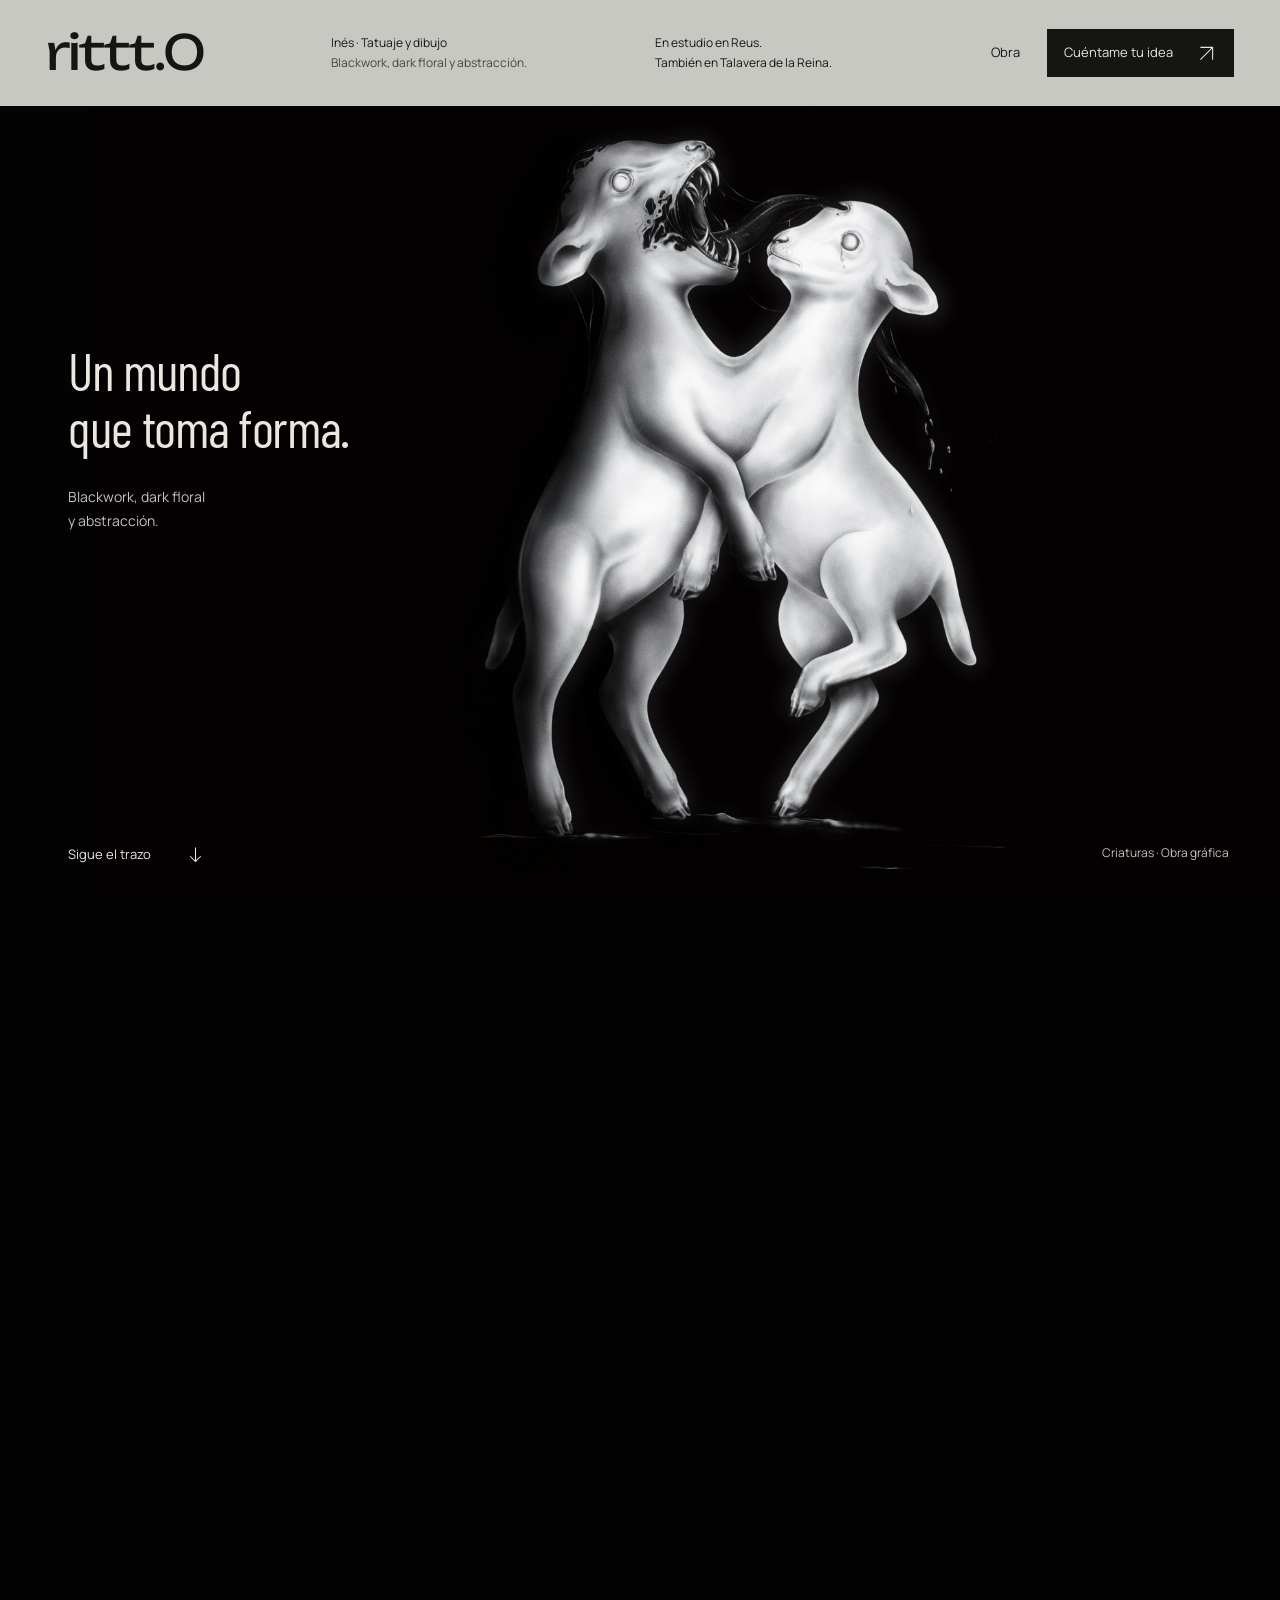
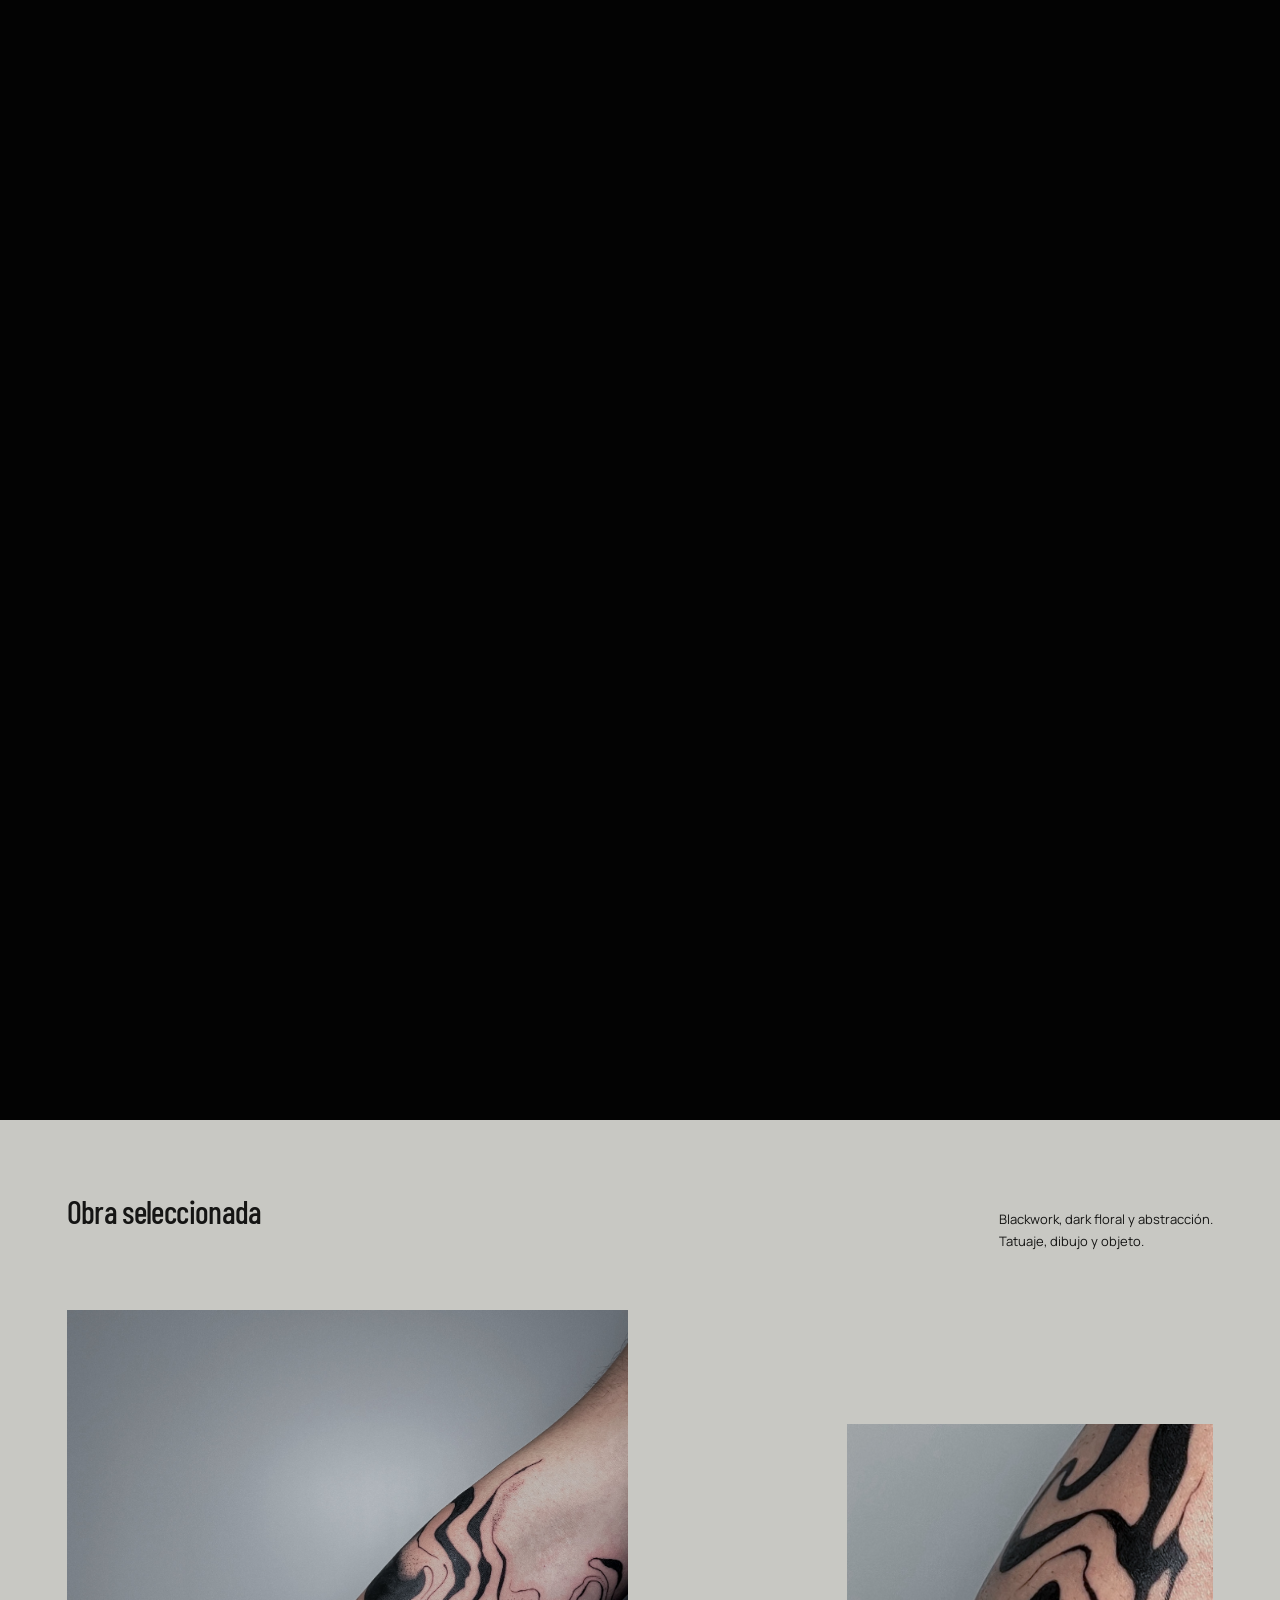
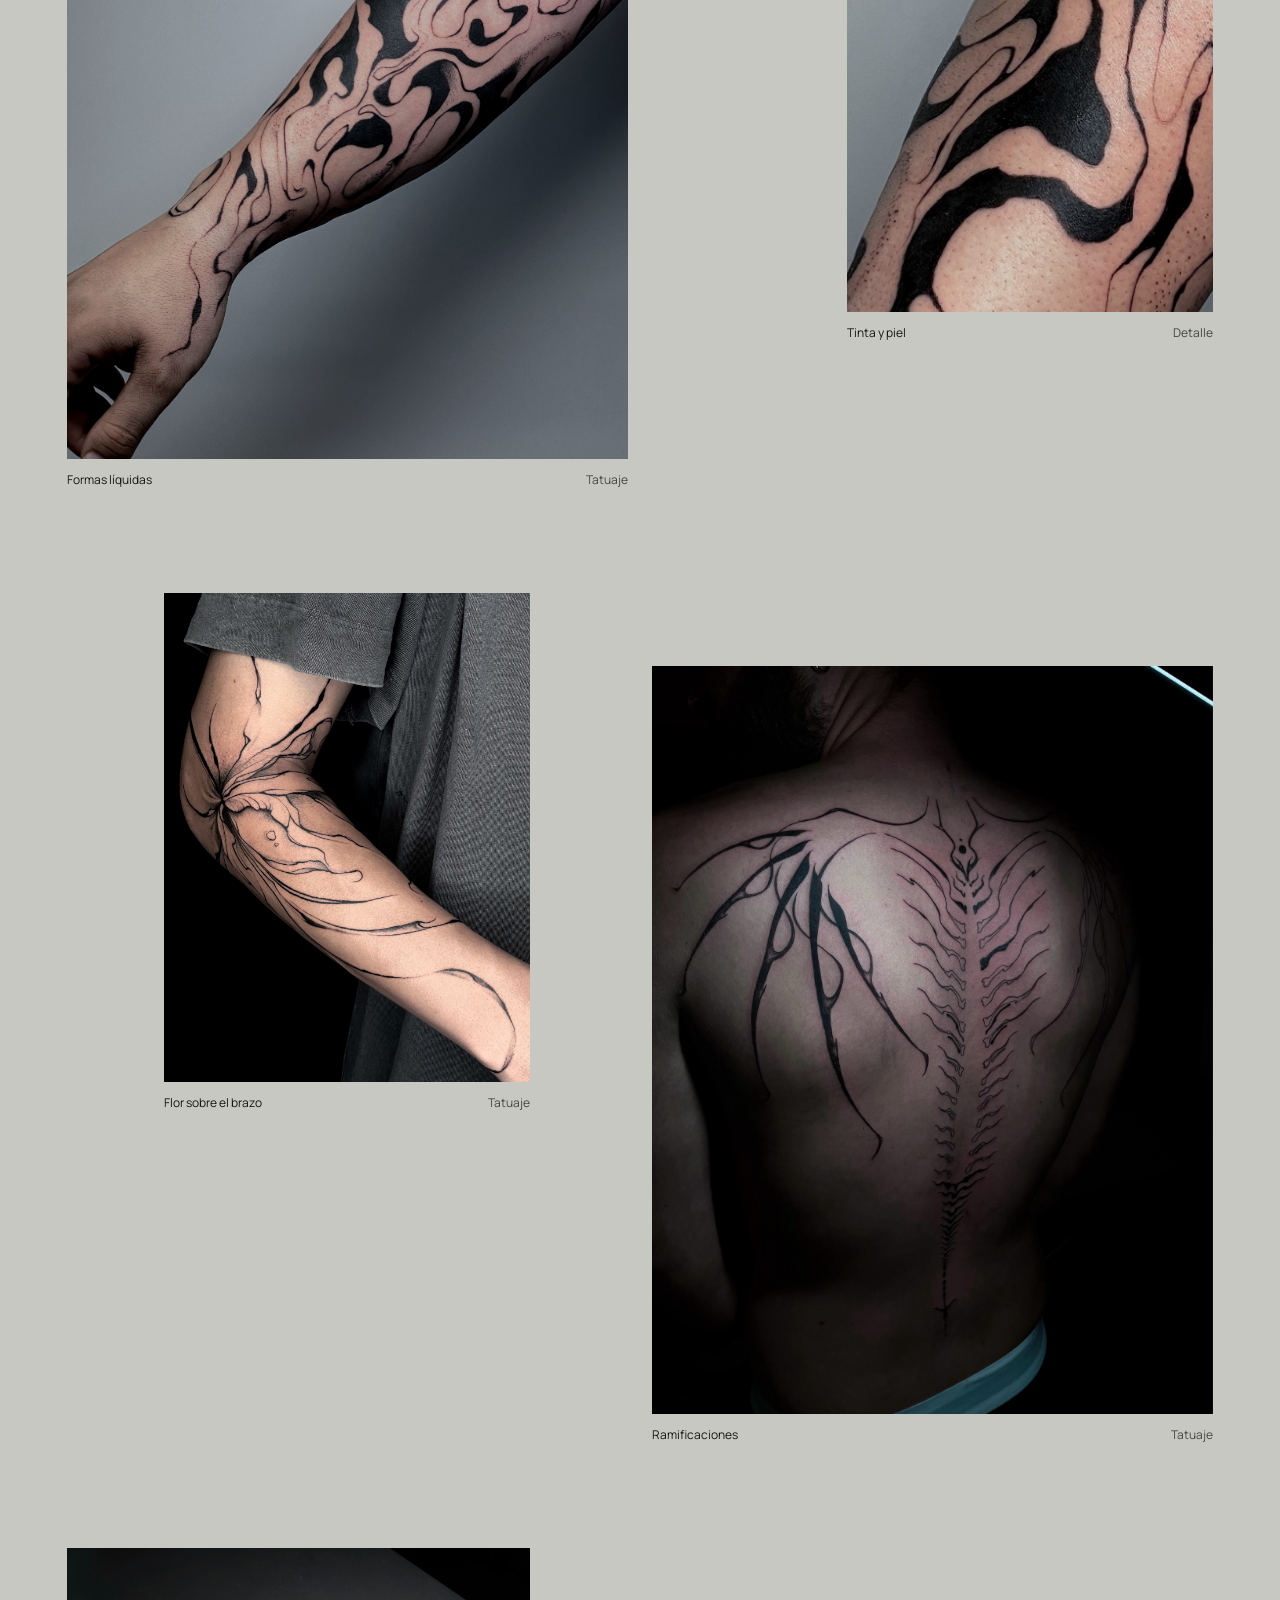
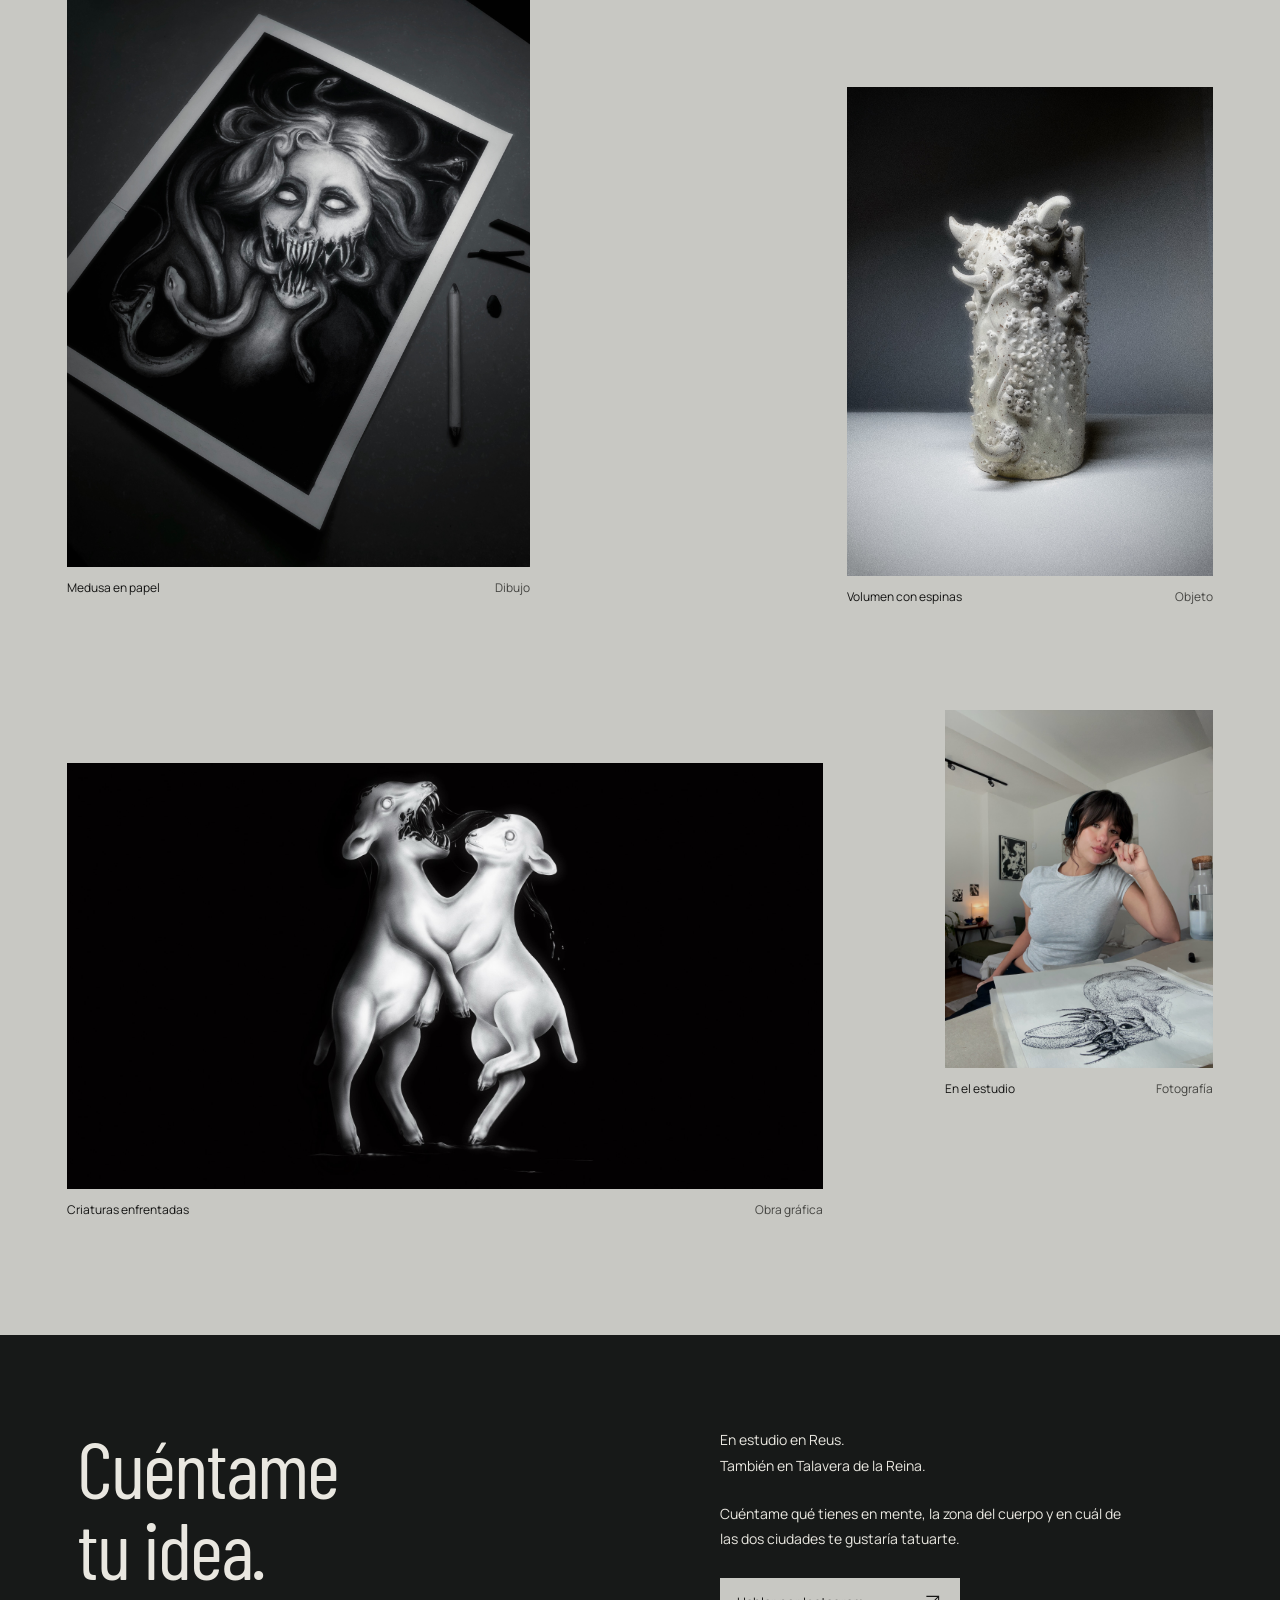
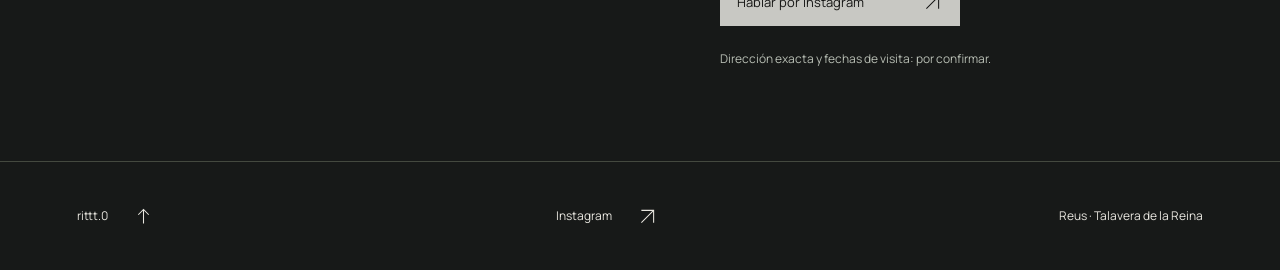
==== ritto/index.html @ 0c19ee86 "Add ritto portfolio variants with living abstract background and slower scroll transitions" ====
<!doctype html><html lang="es"><head><meta charset="utf-8"><meta name="viewport" content="width=device-width,initial-scale=1"><meta name="theme-color" content="#c8c8c3"><title>rittt.0 — Inés · Tatuaje y dibujo</title><meta name="description" content="Blackwork, dark floral y abstracción. Inés, rittt.0. En Reus y Talavera de la Reina."><link rel="stylesheet" href="assets/fonts.css"><link rel="stylesheet" href="shared.css"><link rel="stylesheet" href="b.css"><link rel="stylesheet" href="b-gallery.css"><script src="b.js" defer></script><script src="shared.js" defer></script></head><body id="inicio"><a class="skip-link" href="#obra">Saltar a la obra</a><main><section class="journey" aria-label="Del imaginario a la piel"><div class="story-stop stop-trace" id="trazo" aria-hidden="true"></div><div class="story-stop stop-skin" id="piel" aria-hidden="true"></div><div class="story-stop stop-black" id="blackwork" aria-hidden="true"></div><div class="story-frame"><header class="site-header"><h1><a href="#inicio" aria-label="rittt.0 · Inicio">rittt.0</a></h1><p class="artist-info">Inés · Tatuaje y dibujo<span>Blackwork, dark floral y abstracción.</span></p><p class="places">En estudio en Reus.<span>También en Talavera de la Reina.</span></p><nav aria-label="Principal"><a class="all-work" href="#obra">Obra</a><a class="b-cta" href="#contacto">Cuéntame tu idea <svg viewBox="0 0 24 24" aria-hidden="true"><path d="M5 19 19 5M5 5h14v14"/></svg></a></nav></header><div class="mineral-field"></div><article class="scene scene-imaginary"><img class="creatures-photo" src="assets/creatures-wide.jpg" width="2048" height="1155" alt="Dos criaturas blancas de ojos vacíos y bocas dentadas, enfrentadas sobre negro"><div class="intro-copy"><h2>Un mundo<br>que toma forma.</h2><p>Blackwork, dark floral<br>y abstracción.</p></div><p class="intro-caption">Criaturas · Obra gráfica</p><a class="scroll-invitation" href="#trazo">Sigue el trazo <svg viewBox="0 0 24 24" aria-hidden="true"><path d="M12 4v16m-6-6 6 6 6-6"/></svg></a></article><article class="scene scene-line"><img class="floral-echo" src="assets/botanical-trace.svg" alt="" aria-hidden="true"><div class="line-copy"><h2>De la línea<br>a la piel.</h2><p>Formas que recorren<br>la anatomía.</p></div><div class="tattoo-plate"><div class="ink-drawing" aria-hidden="true"><svg xmlns="http://www.w3.org/2000/svg" viewBox="0 0 1000 1335" fill="none" role="img" aria-labelledby="trace-title trace-desc">
  <title id="trace-title">Trazado del tatuaje floral</title>
  <desc id="trace-desc">Trayectorias largas extraídas y suavizadas de la fotografía real botanical-large.jpg.</desc>
  <g class="ink-paths" stroke="currentColor" fill="none" stroke-linecap="round" stroke-linejoin="round">
    <path d="M395.0 230.0Q409.0 236.0 422.5 238.5Q436.0 241.0 440.5 244.5Q445.0 248.0 430.0 279.0Q415.0 310.0 406.0 318.5Q397.0 327.0 393.0 333.0Q389.0 339.0 382.5 344.0Q376.0 349.0 374.0 353.0Q372.0 357.0 353.0 375.0Q334.0 393.0 330.5 394.5Q327.0 396.0 326.5 397.5Q326.0 399.0 317.5 405.5Q309.0 412.0 305.5 412.5Q302.0 413.0 297.0 416.5Q292.0 420.0 283.0 423.0Q274.0 426.0 267.0 431.0Q260.0 436.0 256.5 437.0Q253.0 438.0 243.5 445.5Q234.0 453.0 232.5 456.0Q231.0 459.0 227.5 461.0Q224.0 463.0 222.5 467.5Q221.0 472.0 221.0 472.0" stroke-width="5.48" pathLength="1"/>
    <path d="M298.0 784.0Q311.0 787.0 313.5 790.0Q316.0 793.0 317.5 793.0Q319.0 793.0 327.0 799.5Q335.0 806.0 348.0 813.0Q361.0 820.0 378.5 827.0Q396.0 834.0 408.5 836.5Q421.0 839.0 437.0 841.0Q453.0 843.0 488.0 843.5Q523.0 844.0 539.0 842.5Q555.0 841.0 580.0 834.5Q605.0 828.0 612.0 826.5Q619.0 825.0 622.0 825.5Q625.0 826.0 625.0 826.0" stroke-width="8.00" pathLength="1"/>
    <path d="M778.0 1031.0Q784.0 1028.0 788.5 1028.0Q793.0 1028.0 810.0 1031.5Q827.0 1035.0 861.0 1057.5Q895.0 1080.0 902.0 1087.5Q909.0 1095.0 911.0 1102.0Q913.0 1109.0 914.0 1109.0Q915.0 1109.0 921.0 1117.0Q927.0 1125.0 929.0 1130.5Q931.0 1136.0 932.5 1137.0Q934.0 1138.0 945.0 1161.5Q956.0 1185.0 957.0 1191.5Q958.0 1198.0 958.0 1198.0" stroke-width="5.48" pathLength="1"/>
    <path d="M691.0 906.0Q674.0 906.0 664.5 909.0Q655.0 912.0 644.5 912.5Q634.0 913.0 631.5 914.5Q629.0 916.0 617.5 918.0Q606.0 920.0 590.0 921.0Q574.0 922.0 554.5 921.5Q535.0 921.0 514.0 917.5Q493.0 914.0 487.0 914.0Q481.0 914.0 480.0 915.0Q479.0 916.0 479.0 916.0" stroke-width="5.48" pathLength="1"/>
    <path d="M525.0 673.0Q530.0 680.0 544.5 688.0Q559.0 696.0 564.0 701.0Q569.0 706.0 572.0 713.5Q575.0 721.0 583.5 724.5Q592.0 728.0 594.0 732.0Q596.0 736.0 598.5 736.5Q601.0 737.0 602.0 741.0Q603.0 745.0 609.0 748.0Q615.0 751.0 615.5 753.5Q616.0 756.0 618.0 757.5Q620.0 759.0 620.5 762.5Q621.0 766.0 628.0 768.0Q635.0 770.0 635.0 771.5Q635.0 773.0 638.5 775.5Q642.0 778.0 643.0 781.5Q644.0 785.0 644.0 785.0" stroke-width="6.85" pathLength="1"/>
    <path d="M331.0 642.0Q331.0 647.0 333.5 648.5Q336.0 650.0 336.5 657.0Q337.0 664.0 345.5 671.0Q354.0 678.0 355.0 680.5Q356.0 683.0 370.0 687.5Q384.0 692.0 394.0 692.5Q404.0 693.0 412.0 695.0Q420.0 697.0 425.5 700.5Q431.0 704.0 434.5 708.0Q438.0 712.0 438.0 717.5Q438.0 723.0 440.0 729.0Q442.0 735.0 446.0 739.5Q450.0 744.0 450.0 744.0" stroke-width="2.74" pathLength="1"/>
    <path d="M287.0 732.0Q293.0 731.0 303.0 733.5Q313.0 736.0 319.5 735.5Q326.0 735.0 328.0 736.0Q330.0 737.0 342.0 737.5Q354.0 738.0 360.5 736.0Q367.0 734.0 372.5 734.5Q378.0 735.0 390.0 732.5Q402.0 730.0 413.0 732.0Q424.0 734.0 427.5 742.0Q431.0 750.0 431.0 750.0" stroke-width="5.48" pathLength="1"/>
    <path d="M431.0 750.0Q444.0 754.0 444.5 755.5Q445.0 757.0 448.5 757.5Q452.0 758.0 456.0 761.0Q460.0 764.0 468.5 765.0Q477.0 766.0 497.5 763.0Q518.0 760.0 521.5 758.5Q525.0 757.0 528.0 757.5Q531.0 758.0 535.5 762.5Q540.0 767.0 540.0 772.5Q540.0 778.0 537.0 781.0Q534.0 784.0 527.0 786.0Q520.0 788.0 520.0 788.0" stroke-width="2.74" pathLength="1"/>
    <path d="M121.0 340.0Q124.0 342.0 123.0 350.5Q122.0 359.0 123.0 379.5Q124.0 400.0 127.0 412.5Q130.0 425.0 132.0 429.0Q134.0 433.0 134.5 440.5Q135.0 448.0 137.5 450.5Q140.0 453.0 140.0 462.5Q140.0 472.0 135.5 476.0Q131.0 480.0 131.0 480.0" stroke-width="8.00" pathLength="1"/>
    <path d="M695.0 914.0Q689.0 923.0 657.5 928.5Q626.0 934.0 610.5 934.5Q595.0 935.0 580.5 934.0Q566.0 933.0 566.0 933.0" stroke-width="2.74" pathLength="1"/>
    <path d="M405.0 557.0Q409.0 558.0 413.0 562.5Q417.0 567.0 423.0 567.5Q429.0 568.0 431.5 570.5Q434.0 573.0 434.0 574.5Q434.0 576.0 437.0 577.0Q440.0 578.0 447.5 586.5Q455.0 595.0 464.0 601.5Q473.0 608.0 474.0 612.0Q475.0 616.0 478.0 619.0Q481.0 622.0 481.0 624.5Q481.0 627.0 486.0 630.0Q491.0 633.0 491.0 633.0" stroke-width="6.85" pathLength="1"/>
    <path d="M217.0 733.0Q219.0 745.0 221.0 745.5Q223.0 746.0 223.5 749.0Q224.0 752.0 228.5 756.0Q233.0 760.0 236.0 766.0Q239.0 772.0 241.0 773.0Q243.0 774.0 243.5 780.0Q244.0 786.0 247.0 787.0Q250.0 788.0 257.0 798.0Q264.0 808.0 270.5 814.5Q277.0 821.0 277.0 823.0Q277.0 825.0 278.5 825.5Q280.0 826.0 280.0 826.0" stroke-width="8.00" pathLength="1"/>
    <path d="M381.0 878.0Q386.0 891.0 390.5 892.5Q395.0 894.0 398.0 897.0Q401.0 900.0 406.0 902.0Q411.0 904.0 411.0 905.0Q411.0 906.0 433.5 912.0Q456.0 918.0 466.0 919.0Q476.0 920.0 477.0 918.5Q478.0 917.0 478.0 917.0" stroke-width="8.00" pathLength="1"/>
    <path d="M219.0 377.0Q218.0 387.0 222.5 394.5Q227.0 402.0 223.5 410.5Q220.0 419.0 215.5 425.0Q211.0 431.0 209.0 439.5Q207.0 448.0 203.5 453.5Q200.0 459.0 197.0 469.0Q194.0 479.0 194.0 479.0" stroke-width="4.11" pathLength="1"/>
    <path d="M381.0 878.0Q389.0 875.0 393.0 876.0Q397.0 877.0 414.5 886.5Q432.0 896.0 452.0 902.5Q472.0 909.0 475.0 912.5Q478.0 916.0 478.0 916.0" stroke-width="2.74" pathLength="1"/>
    <path d="M249.0 743.0Q249.0 753.0 255.5 761.0Q262.0 769.0 262.5 771.5Q263.0 774.0 265.0 774.0Q267.0 774.0 267.5 776.5Q268.0 779.0 272.0 782.5Q276.0 786.0 280.5 794.5Q285.0 803.0 289.0 807.5Q293.0 812.0 293.0 813.5Q293.0 815.0 300.0 818.5Q307.0 822.0 307.0 822.0" stroke-width="4.11" pathLength="1"/>
    <path d="M418.0 657.0Q423.0 656.0 427.5 657.5Q432.0 659.0 446.0 660.5Q460.0 662.0 476.5 661.5Q493.0 661.0 502.5 666.0Q512.0 671.0 518.5 672.0Q525.0 673.0 525.0 673.0" stroke-width="6.85" pathLength="1"/>
    <path d="M274.0 544.0Q220.0 546.0 210.0 548.0Q200.0 550.0 194.5 552.5Q189.0 555.0 177.5 555.0Q166.0 555.0 166.0 555.0" stroke-width="4.11" pathLength="1"/>
    <path d="M403.0 380.0Q402.0 400.0 399.5 406.0Q397.0 412.0 393.0 417.5Q389.0 423.0 382.0 426.0Q375.0 429.0 373.5 430.5Q372.0 432.0 371.0 436.5Q370.0 441.0 363.5 446.5Q357.0 452.0 357.0 452.0" stroke-width="6.85" pathLength="1"/>
    <path d="M312.0 832.0Q331.0 839.0 342.5 851.0Q354.0 863.0 358.0 865.0Q362.0 867.0 363.0 869.5Q364.0 872.0 372.5 875.0Q381.0 878.0 381.0 878.0" stroke-width="6.85" pathLength="1"/>
    <path d="M274.0 544.0Q276.0 548.0 289.5 550.5Q303.0 553.0 318.0 552.0Q333.0 551.0 340.0 554.5Q347.0 558.0 353.0 559.0Q359.0 560.0 359.0 560.0" stroke-width="5.48" pathLength="1"/>
    <path d="M382.0 387.0Q375.0 387.0 369.0 389.5Q363.0 392.0 360.0 396.0Q357.0 400.0 354.0 401.5Q351.0 403.0 350.0 406.0Q349.0 409.0 344.0 415.5Q339.0 422.0 337.0 427.5Q335.0 433.0 335.0 438.0Q335.0 443.0 335.0 443.0" stroke-width="5.48" pathLength="1"/>
    <path d="M56.0 541.0Q58.0 554.0 65.0 567.5Q72.0 581.0 73.5 581.5Q75.0 582.0 77.0 586.0Q79.0 590.0 84.0 595.5Q89.0 601.0 94.0 603.0Q99.0 605.0 99.0 605.0" stroke-width="4.11" pathLength="1"/>
    <path d="M312.0 840.0Q315.0 848.0 321.5 856.0Q328.0 864.0 332.0 867.0Q336.0 870.0 339.0 875.0Q342.0 880.0 352.0 888.5Q362.0 897.0 362.0 897.0" stroke-width="4.11" pathLength="1"/>
    <path d="M185.0 716.0Q191.0 732.0 194.0 736.0Q197.0 740.0 198.0 744.5Q199.0 749.0 213.0 764.0Q227.0 779.0 227.0 779.0" stroke-width="1.37" pathLength="1"/>
    <path d="M254.0 498.0Q245.0 488.0 229.5 492.5Q214.0 497.0 208.0 499.5Q202.0 502.0 200.0 504.0Q198.0 506.0 197.0 511.0Q196.0 516.0 197.5 517.5Q199.0 519.0 199.0 519.0" stroke-width="2.74" pathLength="1"/>
    <path d="M287.0 732.0Q291.0 743.0 294.5 746.0Q298.0 749.0 312.0 754.5Q326.0 760.0 337.5 761.5Q349.0 763.0 349.0 763.0" stroke-width="2.74" pathLength="1"/>
    <path d="M359.0 560.0Q357.0 569.0 358.0 574.5Q359.0 580.0 362.5 587.0Q366.0 594.0 368.5 613.5Q371.0 633.0 371.0 633.0" stroke-width="5.48" pathLength="1"/>
    <path d="M281.0 597.0Q282.0 606.0 286.0 609.0Q290.0 612.0 291.0 614.5Q292.0 617.0 303.0 622.5Q314.0 628.0 322.5 635.0Q331.0 642.0 331.0 642.0" stroke-width="6.85" pathLength="1"/>
    <path d="M285.0 652.0Q298.0 649.0 300.0 651.5Q302.0 654.0 303.0 662.0Q304.0 670.0 302.5 671.5Q301.0 673.0 295.0 673.0Q289.0 673.0 285.0 670.0Q281.0 667.0 280.5 662.5Q280.0 658.0 280.0 658.0" stroke-width="2.74" pathLength="1"/>
    <path d="M95.0 531.0Q97.0 547.0 100.0 554.5Q103.0 562.0 106.0 565.0Q109.0 568.0 111.0 568.0Q113.0 568.0 122.5 576.5Q132.0 585.0 132.0 585.0" stroke-width="6.85" pathLength="1"/>
    <path d="M234.0 715.0Q240.0 708.0 248.0 709.0Q256.0 710.0 263.0 714.0Q270.0 718.0 278.5 725.0Q287.0 732.0 287.0 732.0" stroke-width="8.00" pathLength="1"/>
    <path d="M244.0 185.0Q257.0 227.0 257.5 239.0Q258.0 251.0 258.0 251.0" stroke-width="5.48" pathLength="1"/>
    <path d="M176.0 614.0Q159.0 633.0 159.0 639.0Q159.0 645.0 161.0 647.5Q163.0 650.0 163.5 658.0Q164.0 666.0 164.0 666.0" stroke-width="6.85" pathLength="1"/>
    <path d="M106.0 525.0Q117.0 546.0 124.5 550.0Q132.0 554.0 140.0 561.5Q148.0 569.0 148.0 569.0" stroke-width="6.85" pathLength="1"/>
    <path d="M359.0 479.0Q356.0 482.0 344.0 483.5Q332.0 485.0 326.5 484.5Q321.0 484.0 319.5 485.0Q318.0 486.0 310.5 485.0Q303.0 484.0 301.0 482.0Q299.0 480.0 299.0 480.0" stroke-width="8.00" pathLength="1"/>
    <path d="M418.0 657.0Q422.0 664.0 427.0 666.5Q432.0 669.0 453.0 673.0Q474.0 677.0 474.0 677.0" stroke-width="2.74" pathLength="1"/>
    <path d="M254.0 498.0Q248.0 504.0 223.5 511.5Q199.0 519.0 199.0 519.0" stroke-width="8.00" pathLength="1"/>
    <path d="M187.0 688.0Q191.0 705.0 192.5 705.5Q194.0 706.0 195.0 710.5Q196.0 715.0 197.5 715.5Q199.0 716.0 201.0 721.0Q203.0 726.0 204.0 727.5Q205.0 729.0 211.0 731.0Q217.0 733.0 217.0 733.0" stroke-width="2.74" pathLength="1"/>
    <path d="M741.0 887.0Q738.0 893.0 731.0 896.0Q724.0 899.0 717.0 899.5Q710.0 900.0 703.5 899.0Q697.0 898.0 694.0 902.0Q691.0 906.0 691.0 906.0" stroke-width="4.11" pathLength="1"/>
    <path d="M247.0 734.0Q255.0 733.0 257.0 734.0Q259.0 735.0 265.0 742.5Q271.0 750.0 275.0 753.0Q279.0 756.0 281.0 762.5Q283.0 769.0 283.0 769.0" stroke-width="4.79" pathLength="1"/>
    <path d="M199.0 519.0Q186.0 533.0 180.0 535.5Q174.0 538.0 168.0 544.5Q162.0 551.0 162.0 551.0" stroke-width="8.00" pathLength="1"/>
    <path d="M609.0 1043.0Q633.0 1050.0 648.0 1050.5Q663.0 1051.0 665.0 1050.0Q667.0 1049.0 667.0 1049.0" stroke-width="2.74" pathLength="1"/>
    <path d="M371.0 633.0Q378.0 640.0 385.5 644.5Q393.0 649.0 405.5 653.0Q418.0 657.0 418.0 657.0" stroke-width="6.85" pathLength="1"/>
    <path d="M194.0 479.0Q181.0 488.0 172.5 490.0Q164.0 492.0 155.5 496.5Q147.0 501.0 147.0 501.0" stroke-width="8.00" pathLength="1"/>
    <path d="M221.0 590.0Q211.0 594.0 208.5 597.5Q206.0 601.0 195.0 604.0Q184.0 607.0 181.0 610.5Q178.0 614.0 178.0 614.0" stroke-width="8.00" pathLength="1"/>
    <path d="M233.0 557.0Q246.0 564.0 251.0 568.5Q256.0 573.0 260.0 583.5Q264.0 594.0 264.0 594.0" stroke-width="1.37" pathLength="1"/>
    <path d="M299.0 480.0Q275.0 493.0 264.5 495.5Q254.0 498.0 254.0 498.0" stroke-width="8.00" pathLength="1"/>
    <path d="M420.0 938.0Q425.0 938.0 428.0 940.5Q431.0 943.0 438.0 945.5Q445.0 948.0 447.0 951.5Q449.0 955.0 455.0 956.5Q461.0 958.0 461.0 958.0" stroke-width="4.11" pathLength="1"/>
    <path d="M133.0 607.0Q140.0 615.0 140.0 623.0Q140.0 631.0 137.5 642.0Q135.0 653.0 135.0 653.0" stroke-width="8.00" pathLength="1"/>
    <path d="M391.0 756.0Q389.0 761.0 385.0 762.5Q381.0 764.0 368.5 765.5Q356.0 767.0 353.5 766.5Q351.0 766.0 350.0 764.5Q349.0 763.0 349.0 763.0" stroke-width="2.74" pathLength="1"/>
    <path d="M147.0 501.0Q149.0 547.0 150.0 549.0Q151.0 551.0 151.0 551.0" stroke-width="8.00" pathLength="1"/>
    <path d="M200.0 678.0Q206.0 681.0 212.0 691.5Q218.0 702.0 222.0 706.0Q226.0 710.0 226.0 711.5Q226.0 713.0 226.0 713.0" stroke-width="8.00" pathLength="1"/>
    <path d="M178.0 614.0Q182.0 619.0 182.5 623.5Q183.0 628.0 187.5 638.0Q192.0 648.0 192.5 652.5Q193.0 657.0 193.0 657.0" stroke-width="8.00" pathLength="1"/>
    <path d="M391.0 756.0Q389.0 753.0 380.0 753.0Q371.0 753.0 360.0 758.0Q349.0 763.0 349.0 763.0" stroke-width="2.74" pathLength="1"/>
    <path d="M78.0 507.0Q79.0 502.0 82.0 501.0Q85.0 500.0 85.0 504.0Q85.0 508.0 86.5 512.0Q88.0 516.0 89.5 516.5Q91.0 517.0 92.0 523.5Q93.0 530.0 94.0 530.5Q95.0 531.0 95.0 531.0" stroke-width="2.74" pathLength="1"/>
    <path d="M249.0 743.0Q272.0 766.0 277.5 767.5Q283.0 769.0 283.0 769.0" stroke-width="2.74" pathLength="1"/>
    <path d="M318.0 536.0Q299.0 535.0 289.5 536.5Q280.0 538.0 277.0 541.0Q274.0 544.0 274.0 544.0" stroke-width="2.74" pathLength="1"/>
    <path d="M503.0 642.0Q503.0 646.0 506.0 647.0Q509.0 648.0 510.5 650.5Q512.0 653.0 517.5 656.5Q523.0 660.0 524.0 666.5Q525.0 673.0 525.0 673.0" stroke-width="2.74" pathLength="1"/>
    <path d="M150.0 676.0Q153.0 691.0 155.0 694.5Q157.0 698.0 160.0 700.0Q163.0 702.0 163.0 705.5Q163.0 709.0 166.0 710.5Q169.0 712.0 169.0 712.0" stroke-width="8.00" pathLength="1"/>
    <path d="M148.0 580.0Q162.0 594.0 164.0 598.5Q166.0 603.0 168.0 604.0Q170.0 605.0 170.0 606.5Q170.0 608.0 173.0 611.0Q176.0 614.0 176.0 614.0" stroke-width="8.00" pathLength="1"/>
    <path d="M134.0 494.0Q119.0 510.0 112.5 512.0Q106.0 514.0 106.0 514.0" stroke-width="8.00" pathLength="1"/>
    <path d="M298.0 784.0Q299.0 797.0 303.5 806.0Q308.0 815.0 307.5 818.5Q307.0 822.0 307.0 822.0" stroke-width="6.85" pathLength="1"/>
    <path d="M431.0 750.0Q428.0 753.0 425.0 753.5Q422.0 754.0 406.5 755.0Q391.0 756.0 391.0 756.0" stroke-width="6.85" pathLength="1"/>
    <path d="M258.0 251.0Q254.0 254.0 252.0 263.0Q250.0 272.0 250.5 277.5Q251.0 283.0 253.0 284.5Q255.0 286.0 255.0 286.0" stroke-width="2.74" pathLength="1"/>
    <path d="M258.0 251.0Q262.0 253.0 262.5 255.0Q263.0 257.0 262.5 268.0Q262.0 279.0 258.5 282.5Q255.0 286.0 255.0 286.0" stroke-width="4.11" pathLength="1"/>
    <path d="M344.0 613.0Q349.0 615.0 351.0 619.0Q353.0 623.0 357.0 627.0Q361.0 631.0 366.0 632.0Q371.0 633.0 371.0 633.0" stroke-width="2.74" pathLength="1"/>
    <path d="M479.0 917.0Q488.0 926.0 500.5 928.0Q513.0 930.0 513.0 930.0" stroke-width="4.11" pathLength="1"/>
    <path d="M255.0 286.0Q256.0 300.0 259.0 303.0Q262.0 306.0 263.0 313.5Q264.0 321.0 264.0 321.0" stroke-width="4.79" pathLength="1"/>
    <path d="M217.0 562.0Q231.0 572.0 232.5 576.0Q234.0 580.0 233.0 584.5Q232.0 589.0 232.0 589.0" stroke-width="2.74" pathLength="1"/>
    <path d="M344.0 613.0Q342.0 614.0 340.5 623.5Q339.0 633.0 337.5 636.0Q336.0 639.0 333.5 640.5Q331.0 642.0 331.0 642.0" stroke-width="2.74" pathLength="1"/>
    <path d="M169.0 712.0L186.0 739.0" stroke-width="2.74" pathLength="1"/>
    <path d="M89.0 373.0Q95.0 379.0 94.0 385.0Q93.0 391.0 91.5 391.0Q90.0 391.0 86.5 394.0Q83.0 397.0 83.0 397.0" stroke-width="2.74" pathLength="1"/>
    <path d="M953.0 1256.0Q953.0 1260.0 950.5 1262.0Q948.0 1264.0 946.0 1270.5Q944.0 1277.0 940.5 1278.5Q937.0 1280.0 937.0 1280.0" stroke-width="4.11" pathLength="1"/>
    <path d="M232.0 589.0Q257.0 596.0 260.5 595.0Q264.0 594.0 264.0 594.0" stroke-width="8.00" pathLength="1"/>
    <path d="M169.0 680.0Q168.0 692.0 169.5 695.5Q171.0 699.0 171.0 704.5Q171.0 710.0 170.0 711.0Q169.0 712.0 169.0 712.0" stroke-width="2.74" pathLength="1"/>
    <path d="M419.0 354.0L403.0 380.0" stroke-width="5.48" pathLength="1"/>
    <path d="M778.0 1031.0L746.0 1033.0" stroke-width="4.11" pathLength="1"/>
    <path d="M335.0 443.0Q316.0 448.0 313.5 452.5Q311.0 457.0 311.0 457.0" stroke-width="8.00" pathLength="1"/>
    <path d="M249.0 465.0Q233.0 473.0 229.0 473.5Q225.0 474.0 223.0 473.0Q221.0 472.0 221.0 472.0" stroke-width="2.74" pathLength="1"/>
    <path d="M92.0 421.0Q92.0 430.0 96.0 439.5Q100.0 449.0 100.0 449.0" stroke-width="8.00" pathLength="1"/>
    <path d="M778.0 1031.0Q783.0 1039.0 792.0 1041.5Q801.0 1044.0 801.0 1044.0" stroke-width="2.74" pathLength="1"/>
    <path d="M311.0 457.0Q307.0 458.0 303.0 469.0Q299.0 480.0 299.0 480.0" stroke-width="8.00" pathLength="1"/>
    <path d="M221.0 472.0L194.0 479.0" stroke-width="8.00" pathLength="1"/>
    <path d="M382.0 387.0Q380.0 396.0 378.0 397.5Q376.0 399.0 374.5 404.0Q373.0 409.0 373.0 409.0" stroke-width="4.11" pathLength="1"/>
    <path d="M83.0 397.0Q83.0 405.0 85.5 412.0Q88.0 419.0 90.0 420.0Q92.0 421.0 92.0 421.0" stroke-width="8.00" pathLength="1"/>
    <path d="M226.0 713.0Q218.0 721.0 217.5 727.0Q217.0 733.0 217.0 733.0" stroke-width="8.00" pathLength="1"/>
    <path d="M135.0 312.0Q128.0 320.0 127.5 323.0Q127.0 326.0 124.5 327.5Q122.0 329.0 122.0 329.0" stroke-width="8.00" pathLength="1"/>
    <path d="M166.0 555.0Q177.0 567.0 182.5 567.5Q188.0 568.0 188.0 568.0" stroke-width="8.00" pathLength="1"/>
    <path d="M100.0 449.0Q106.0 463.0 108.0 463.0Q110.0 463.0 111.5 465.5Q113.0 468.0 113.0 468.0" stroke-width="8.00" pathLength="1"/>
    <path d="M357.0 452.0Q359.0 458.0 359.0 468.5Q359.0 479.0 359.0 479.0" stroke-width="8.00" pathLength="1"/>
    <path d="M208.0 570.0Q214.0 576.0 215.0 580.5Q216.0 585.0 218.5 587.5Q221.0 590.0 221.0 590.0" stroke-width="2.74" pathLength="1"/>
    <path d="M380.0 551.0Q372.0 552.0 370.0 555.0Q368.0 558.0 363.5 559.0Q359.0 560.0 359.0 560.0" stroke-width="8.00" pathLength="1"/>
    <path d="M135.0 653.0L144.0 675.0" stroke-width="8.00" pathLength="1"/>
    <path d="M292.0 834.0Q297.0 839.0 301.0 840.5Q305.0 842.0 308.5 841.0Q312.0 840.0 312.0 840.0" stroke-width="5.48" pathLength="1"/>
    <path d="M234.0 715.0Q240.0 721.0 240.5 724.5Q241.0 728.0 244.0 731.0Q247.0 734.0 247.0 734.0" stroke-width="8.00" pathLength="1"/>
    <path d="M133.0 607.0Q124.0 615.0 124.0 619.5Q124.0 624.0 124.0 624.0" stroke-width="8.00" pathLength="1"/>
    <path d="M98.0 312.0Q97.0 317.0 95.0 317.5Q93.0 318.0 90.5 324.5Q88.0 331.0 88.0 331.0" stroke-width="4.11" pathLength="1"/>
    <path d="M380.0 551.0L405.0 552.0" stroke-width="8.00" pathLength="1"/>
    <path d="M109.0 606.0Q105.0 623.0 105.5 625.5Q106.0 628.0 106.0 628.0" stroke-width="2.74" pathLength="1"/>
    <path d="M403.0 380.0Q392.0 382.0 387.0 384.5Q382.0 387.0 382.0 387.0" stroke-width="8.00" pathLength="1"/>
    <path d="M283.0 769.0L298.0 784.0" stroke-width="8.00" pathLength="1"/>
    <path d="M193.0 657.0Q197.0 661.0 198.5 669.5Q200.0 678.0 200.0 678.0" stroke-width="8.00" pathLength="1"/>
    <path d="M169.0 680.0Q176.0 680.0 178.0 683.0Q180.0 686.0 183.5 687.0Q187.0 688.0 187.0 688.0" stroke-width="3.42" pathLength="1"/>
    <path d="M353.0 452.0L341.0 464.0" stroke-width="8.00" pathLength="1"/>
    <path d="M80.0 377.0Q78.0 390.0 80.5 393.5Q83.0 397.0 83.0 397.0" stroke-width="8.00" pathLength="1"/>
    <path d="M164.0 666.0Q156.0 669.0 153.0 672.5Q150.0 676.0 150.0 676.0" stroke-width="6.16" pathLength="1"/>
    <path d="M121.0 340.0Q117.0 340.0 113.0 344.0Q109.0 348.0 109.0 350.0Q109.0 352.0 109.0 352.0" stroke-width="6.16" pathLength="1"/>
    <path d="M119.0 475.0L107.0 486.0" stroke-width="8.00" pathLength="1"/>
    <path d="M335.0 443.0Q347.0 446.0 350.0 449.0Q353.0 452.0 353.0 452.0" stroke-width="8.00" pathLength="1"/>
    <path d="M200.0 678.0Q196.0 683.0 191.5 684.0Q187.0 685.0 187.0 686.5Q187.0 688.0 187.0 688.0" stroke-width="8.00" pathLength="1"/>
    <path d="M403.0 534.0Q407.0 540.0 407.0 545.0Q407.0 550.0 406.0 551.0Q405.0 552.0 405.0 552.0" stroke-width="8.00" pathLength="1"/>
    <path d="M148.0 580.0Q143.0 585.0 137.5 585.0Q132.0 585.0 132.0 585.0" stroke-width="8.00" pathLength="1"/>
    <path d="M113.0 468.0L102.0 478.0" stroke-width="8.00" pathLength="1"/>
    <path d="M193.0 657.0Q185.0 665.0 183.0 665.5Q181.0 666.0 181.0 666.0" stroke-width="8.00" pathLength="1"/>
    <path d="M144.0 675.0Q137.0 681.0 137.5 684.5Q138.0 688.0 138.0 688.0" stroke-width="6.85" pathLength="1"/>
    <path d="M130.0 598.0Q123.0 605.0 120.0 605.5Q117.0 606.0 117.0 606.0" stroke-width="8.00" pathLength="1"/>
    <path d="M339.0 595.0Q343.0 602.0 343.5 607.5Q344.0 613.0 344.0 613.0" stroke-width="2.74" pathLength="1"/>
    <path d="M151.0 551.0L148.0 569.0" stroke-width="8.00" pathLength="1"/>
    <path d="M405.0 557.0Q402.0 559.0 401.0 565.5Q400.0 572.0 400.0 572.0" stroke-width="8.00" pathLength="1"/>
    <path d="M264.0 594.0Q279.0 595.0 280.0 596.0Q281.0 597.0 281.0 597.0" stroke-width="8.00" pathLength="1"/>
    <path d="M632.0 783.0Q635.0 788.0 637.5 788.0Q640.0 788.0 642.0 786.5Q644.0 785.0 644.0 785.0" stroke-width="4.11" pathLength="1"/>
    <path d="M100.0 449.0L91.0 458.0" stroke-width="6.16" pathLength="1"/>
    <path d="M311.0 457.0Q317.0 463.0 320.5 464.5Q324.0 466.0 324.0 466.0" stroke-width="6.85" pathLength="1"/>
    <path d="M134.0 494.0Q138.0 494.0 139.0 496.0Q140.0 498.0 143.5 499.5Q147.0 501.0 147.0 501.0" stroke-width="8.00" pathLength="1"/>
    <path d="M276.0 575.0Q278.0 582.0 281.0 585.0Q284.0 588.0 284.0 588.0" stroke-width="2.74" pathLength="1"/>
    <path d="M64.0 540.0Q66.0 551.0 67.5 552.5Q69.0 554.0 69.0 554.0" stroke-width="1.37" pathLength="1"/>
    <path d="M123.0 642.0L135.0 653.0" stroke-width="8.00" pathLength="1"/>
  </g>
</svg>
</div><img class="floral-photo" src="assets/botanical-large.jpg" width="2528" height="3376" alt="Tatuaje floral oscuro que envuelve un brazo flexionado"></div><p class="line-caption">Dark floral · Tatuaje</p></article><article class="scene scene-blackwork"><div class="black-copy"><h2>Blackwork.</h2><p>Negro sólido.<br>Trazo abierto.<br>La forma del cuerpo.</p><a href="assets/liquid-arm.jpg" data-lightbox data-caption="Blackwork líquido · Tatuaje">Ver la fotografía completa <svg viewBox="0 0 24 24" aria-hidden="true"><path d="M5 19 19 5M5 5h14v14"/></svg></a></div><div class="black-photo-plane"><img src="assets/liquid-arm.jpg" width="2797" height="3729" alt="Pieza de blackwork líquido sobre un brazo, desde la mano hacia el hombro"></div><a class="to-gallery" href="#obra">Explorar la obra <svg viewBox="0 0 24 24" aria-hidden="true"><path d="M12 4v16m-6-6 6 6 6-6"/></svg></a></article></div></section><section class="b-gallery" id="obra" aria-labelledby="obra-title">
  <header class="b-gallery-head">
    <h2 id="obra-title">Obra seleccionada</h2>
    <p>Blackwork, dark floral y abstracción.<br>Tatuaje, dibujo y objeto.</p>
  </header>
  <div class="b-pair b-pair-liquid">
    <figure><a class="work" href="assets/liquid-arm.jpg" data-lightbox data-caption="Formas líquidas · Tatuaje"><img src="assets/liquid-arm.jpg" width="2797" height="3729" loading="lazy" alt="Brazo tatuado con masas de tinta negra y trazos fluidos que recorren la piel"><figcaption><span>Formas líquidas</span><span>Tatuaje</span></figcaption></a></figure>
    <figure><a class="work" href="assets/ink-detail.jpg" data-lightbox data-caption="Tinta y piel · Detalle"><img src="assets/ink-detail.jpg" width="1493" height="1990" loading="lazy" alt="Primer plano del tatuaje: formas negras junto a líneas finas y textura de la piel"><figcaption><span>Tinta y piel</span><span>Detalle</span></figcaption></a></figure>
  </div>
  <div class="b-pair b-pair-floral">
    <figure><a class="work" href="assets/botanical-large.jpg" data-lightbox data-caption="Flor sobre el brazo · Tatuaje"><img src="assets/botanical-large.jpg" width="2528" height="3376" loading="lazy" alt="Flor de hojas alargadas y líneas oscuras tatuada sobre un brazo flexionado"><figcaption><span>Flor sobre el brazo</span><span>Tatuaje</span></figcaption></a></figure>
    <figure><a class="work" href="assets/back-shadow.jpg" data-lightbox data-caption="Ramificaciones · Tatuaje"><img src="assets/back-shadow.jpg" width="1440" height="1920" loading="lazy" alt="Trazos orgánicos se ramifican desde la columna sobre una espalda iluminada en penumbra"><figcaption><span>Ramificaciones</span><span>Tatuaje</span></figcaption></a></figure>
  </div>
  <div class="b-pair b-pair-paper">
    <figure><a class="work" href="assets/medusa-large.jpg" data-lightbox data-caption="Medusa en papel · Dibujo"><img src="assets/medusa-large.jpg" width="2992" height="3989" loading="lazy" alt="Lámina de Medusa con ojos vacíos, serpientes y dientes, apoyada en una mesa"><figcaption><span>Medusa en papel</span><span>Dibujo</span></figcaption></a></figure>
    <figure><a class="work" href="assets/ceramic-white.jpg" data-lightbox data-caption="Volumen con espinas · Objeto"><img src="assets/ceramic-white.jpg" width="2488" height="3317" loading="lazy" alt="Objeto blanco de superficie rugosa, con espinas y formas orgánicas que sobresalen"><figcaption><span>Volumen con espinas</span><span>Objeto</span></figcaption></a></figure>
  </div>
  <div class="b-pair b-pair-studio">
    <figure><a class="work" href="assets/creatures-wide.jpg" data-lightbox data-caption="Criaturas enfrentadas · Obra gráfica"><img src="assets/creatures-wide.jpg" width="2048" height="1155" loading="lazy" alt="Dos criaturas blancas se sostienen enfrentadas sobre negro; una abre la boca mostrando los dientes"><figcaption><span>Criaturas enfrentadas</span><span>Obra gráfica</span></figcaption></a></figure>
    <figure><a class="work" href="assets/portrait-studio.jpg" data-lightbox data-caption="En el estudio · Fotografía"><img src="assets/portrait-studio.jpg" width="1440" height="1920" loading="lazy" alt="Persona sentada ante una mesa con un gran dibujo de una criatura, en el interior del estudio"><figcaption><span>En el estudio</span><span>Fotografía</span></figcaption></a></figure>
  </div>
</section>
<section class="round-contact" id="contacto" aria-labelledby="contact-title"><h2 id="contact-title">Cuéntame<br>tu idea.</h2><div class="contact-body"><p>En estudio en Reus.<br>También en Talavera de la Reina.</p><p>Cuéntame qué tienes en mente, la zona del cuerpo y en cuál de las dos ciudades te gustaría tatuarte.</p><a class="b-cta" href="https://www.instagram.com/rittt.0/" target="_blank" rel="noopener noreferrer">Hablar por Instagram <svg viewBox="0 0 24 24" aria-hidden="true"><path d="M5 19 19 5M5 5h14v14"/></svg></a><small>Dirección exacta y fechas de visita: por confirmar.</small></div></section></main><footer class="site-footer"><a href="#inicio">rittt.0 <svg viewBox="0 0 24 24" aria-hidden="true"><path d="M12 4v16m-6-6 6 6 6-6"/></svg></a><a href="https://www.instagram.com/rittt.0/" target="_blank" rel="noopener noreferrer">Instagram <svg viewBox="0 0 24 24" aria-hidden="true"><path d="M5 19 19 5M5 5h14v14"/></svg></a><span>Reus · Talavera de la Reina</span></footer></body></html>
---- ritto/assets/fonts.css ----
@font-face {
  font-family: 'Manrope';
  font-style: normal;
  font-weight: 400;
  font-display: swap;
  src: url(fonts/manrope-0.ttf) format('truetype');
}

@font-face {
  font-family: 'Manrope';
  font-style: normal;
  font-weight: 500;
  font-display: swap;
  src: url(fonts/manrope-1.ttf) format('truetype');
}

@font-face {
  font-family: 'Manrope';
  font-style: normal;
  font-weight: 600;
  font-display: swap;
  src: url(fonts/manrope-2.ttf) format('truetype');
}

@font-face {
  font-family: 'Barlow Condensed';
  font-style: normal;
  font-weight: 400;
  font-display: swap;
  src: url(fonts/barlow-0.ttf) format('truetype');
}

@font-face {
  font-family: 'Barlow Condensed';
  font-style: normal;
  font-weight: 500;
  font-display: swap;
  src: url(fonts/barlow-1.ttf) format('truetype');
}

@font-face {
  font-family: 'Barlow Condensed';
  font-style: normal;
  font-weight: 600;
  font-display: swap;
  src: url(fonts/barlow-2.ttf) format('truetype');
}

@font-face {
  font-family: 'Unbounded';
  font-style: normal;
  font-weight: 400;
  font-display: swap;
  src: url(fonts/unbounded-0.ttf) format('truetype');
}

@font-face {
  font-family: 'Unbounded';
  font-style: normal;
  font-weight: 500;
  font-display: swap;
  src: url(fonts/unbounded-1.ttf) format('truetype');
}

@font-face {
  font-family: 'Unbounded';
  font-style: normal;
  font-weight: 600;
  font-display: swap;
  src: url(fonts/unbounded-2.ttf) format('truetype');
}
---- ritto/shared.css ----
*{box-sizing:border-box}html{scroll-behavior:smooth;scroll-padding-top:24px}body{margin:0}button,a{-webkit-tap-highlight-color:transparent}a{color:inherit;text-underline-offset:5px}button{font:inherit}img{display:block;max-width:100%;height:auto}figure,h1,h2,h3,p{margin:0}button,a{touch-action:manipulation}a:focus-visible,button:focus-visible{outline:2px solid var(--accent,#77566d);outline-offset:6px}::selection{background:var(--accent,#77566d);color:var(--bg,#fff)}body{scrollbar-color:var(--ink,#222) var(--bg,#eee)}.work{display:block;text-decoration:none}.work img{width:100%;height:auto;aspect-ratio:3/4;object-fit:contain}.lightbox{position:fixed;inset:0;z-index:100;background:#171819f5;color:#f5f2ec;display:grid;grid-template-rows:auto 1fr auto;padding:20px 28px;gap:12px}.lightbox[hidden]{display:none}.lightbox-header{display:flex;justify-content:space-between;align-items:center;font:14px Manrope,sans-serif}.lightbox-close{background:none;border:1px solid #a5a5a0;color:inherit;padding:10px 18px;cursor:pointer}.lightbox img{height:100%;min-height:0;max-height:calc(100dvh - 150px);width:100%;object-fit:contain}.lightbox p{text-align:center;font:14px Manrope,sans-serif}.lightbox a{display:inline-block;margin-left:12px}.prototype-footer{display:flex;gap:20px;flex-wrap:wrap;padding:28px 0;font:12px Manrope,sans-serif;opacity:.85}.prototype-footer a{min-height:40px;display:inline-flex;align-items:center}.to-top{font-size:13px}.sr-only{position:absolute;width:1px;height:1px;padding:0;margin:-1px;overflow:hidden;clip:rect(0,0,0,0);white-space:nowrap;border:0}@media(prefers-reduced-motion:reduce){html{scroll-behavior:auto}*{transition:none!important;animation:none!important}}
.lightbox{padding:22px 28px;background:#0d0d10;color:#e9e4e1;gap:16px}.lightbox-header{font:12px Manrope,sans-serif}.lightbox-close{display:flex;align-items:center;gap:22px;border:0;background:none;padding:8px 0 8px 16px;min-height:44px}.lightbox svg{width:22px;height:22px;stroke:currentColor;stroke-width:1.3;fill:none}.lightbox-stage{display:grid;grid-template-columns:48px minmax(0,1fr) 48px;align-items:center;gap:20px;min-height:0}.lightbox-stage .lightbox-art{max-height:calc(100dvh - 156px);width:100%;height:100%;object-fit:contain;min-height:0}.lightbox-stage button{border:1px solid #625862;background:transparent;color:#e9e4e1;width:48px;height:48px;display:grid;place-items:center;cursor:pointer}.lightbox-stage button:hover{background:#39313b}.lightbox-footer{display:flex;justify-content:space-between;gap:25px;align-items:start;font:12px/1.7 Manrope,sans-serif}.lightbox-footer p{font-size:12px;text-align:left}.lightbox-count{white-space:nowrap;color:#c1b3bd}::view-transition-old(work-focus){animation-duration:.28s}::view-transition-new(work-focus){animation-duration:.4s}@media(max-width:700px){.lightbox{padding:15px 18px;gap:12px}.lightbox-stage{grid-template-columns:1fr;gap:0;position:relative}.lightbox-stage .lightbox-art{grid-column:1;grid-row:1;max-height:calc(100dvh - 180px)}.lightbox-stage button{position:absolute;bottom:0;width:44px;height:44px;background:#0d0d10d9}.lightbox-stage .lightbox-prev{left:0}.lightbox-stage .lightbox-next{right:0}.lightbox-footer{padding-bottom:18px}}@media(prefers-reduced-motion:reduce){::view-transition-old(work-focus),::view-transition-new(work-focus){animation-duration:.1s}}
---- ritto/b.css ----
:root{--bg:#c8c8c3;--ink:#151514;--accent:#694a56;--paper:#c8c8c3;--bone:#e9e7e0}html{scroll-padding-top:112px;scroll-behavior:auto}body{background:var(--bg);color:var(--ink);font:14px/1.65 Manrope,sans-serif}a{text-decoration:none}svg{width:21px;height:21px;stroke:currentColor;fill:none;stroke-width:1.2;flex-shrink:0}.site-header{position:absolute;top:0;left:0;right:0;z-index:30;background:var(--paper);display:grid;grid-template-columns:1fr 1.15fr 1.2fr auto;align-items:center;gap:28px;padding:23px 3.6%;min-height:106px}.site-header h1{font:400 48px/.95 Unbounded,sans-serif;letter-spacing:-.04em}.site-header p{font-size:12px;line-height:1.65}.site-header p span{display:block}.site-header .artist-info span{color:#454542}.site-header nav{display:flex;align-items:center;gap:27px}.all-work{font-size:13px;padding:12px 0}.b-cta{display:inline-flex;align-items:center;justify-content:space-between;gap:23px;min-height:48px;padding:12px 17px;background:var(--ink);color:var(--bone);font-size:13px}.b-cta:hover{background:#46373e}.skip-link{position:fixed;top:8px;left:15px;transform:translateY(-160%);z-index:150;padding:12px;background:var(--ink);color:var(--bone)}.skip-link:focus{transform:none}.journey{height:480svh;position:relative;background:#030303}.story-frame{position:sticky;top:0;height:100svh;min-height:700px;overflow:hidden;background:#030303}.scene{position:absolute;inset:0;overflow:hidden}.mineral-field{position:absolute;inset:0;background:var(--paper);opacity:0}.scene h2{font:400 clamp(43px,4.6vw,76px)/1.08 'Barlow Condensed',sans-serif;letter-spacing:-.025em;text-wrap:balance}.scene p{font-size:15px;line-height:1.75}.scene-imaginary{color:var(--bone);z-index:1}.creatures-photo{width:100%;height:calc(100% - 106px);position:absolute;top:106px;object-fit:cover;object-position:center;transform-origin:54% 50%}.intro-copy{position:absolute;left:5.3%;top:38%;max-width:29%;z-index:2}.intro-copy h2{font-size:clamp(44px,4.15vw,68px)}.intro-copy p{font-size:14px;margin-top:28px;color:#c4c4bb}.intro-caption{position:absolute;right:4%;bottom:37px;font-size:12px!important;color:#c4c4bb}.scroll-invitation{position:absolute;left:5.3%;bottom:35px;display:flex;align-items:center;gap:34px;font-size:13px}.scene-line{opacity:0;z-index:2;pointer-events:none}.line-copy{position:absolute;left:7%;top:39%;z-index:2}.line-copy p{margin-top:27px;max-width:25ch}.tattoo-plate{position:absolute;right:6%;top:16%;width:55%;height:78%;transform-origin:55% 50%}.ink-drawing,.floral-photo{position:absolute;inset:0;width:100%;height:100%;object-fit:contain}.ink-drawing{color:#151514}.ink-drawing>svg{width:100%;height:100%;stroke:none;overflow:visible}.ink-drawing path{stroke-dasharray:1;stroke-dashoffset:1}.floral-photo{opacity:0}.line-caption{position:absolute;right:5%;bottom:31px;font-size:12px!important}.floral-echo{position:absolute;left:-28%;top:2%;width:86%;height:126%;object-fit:contain;transform:rotate(-19deg);opacity:0;mix-blend-mode:multiply}.scene-blackwork{opacity:0;z-index:3;pointer-events:none;color:var(--bone);background:#121312}.black-copy{position:absolute;left:6%;top:36%;z-index:2;width:30%}.black-copy h2{font-size:clamp(48px,6.1vw,94px)}.black-copy p{margin-top:24px;font-size:18px}.black-copy>a{display:flex;align-items:center;gap:26px;font-size:12px;margin-top:35px;text-decoration:underline;text-underline-offset:5px;min-height:44px}.black-photo-plane{position:absolute;right:0;top:106px;width:62%;height:calc(100% - 106px);overflow:hidden;background:#7d858b}.black-photo-plane img{width:100%;height:100%;object-fit:contain;transform-origin:58% 57%}.to-gallery{position:absolute;bottom:35px;left:6%;display:flex;gap:40px;align-items:center;font-size:13px}.story-stop{position:absolute;left:0;width:1px;height:1px}.stop-trace{top:calc(205.2svh + 112px)}.stop-skin{top:calc(266svh + 112px)}.stop-black{top:calc(376.2svh + 112px)}.round-contact{background:#171918;color:var(--bone);padding:92px 6%;display:grid;grid-template-columns:1.1fr 1fr;gap:10%;position:relative}.round-contact h2{font:400 clamp(52px,6.3vw,96px)/1 'Barlow Condensed',sans-serif;letter-spacing:-.025em}.contact-body{max-width:45ch}.contact-body p{margin-bottom:23px;font-size:14px;line-height:1.8}.round-contact .b-cta{background:var(--paper);color:var(--ink);min-width:240px;margin-top:4px}.round-contact small{display:block;font-size:12px;color:#b8beb4;margin-top:23px}.site-footer{padding:32px 6%;background:#171918;color:var(--bone);display:flex;align-items:center;justify-content:space-between;gap:30px;font-size:12px;border-top:1px solid #44493f}.site-footer a{display:flex;gap:25px;align-items:center;min-height:44px}.site-footer a:first-child svg{transform:rotate(180deg)}.lightbox :focus-visible,.round-contact :focus-visible,.site-footer :focus-visible{outline-color:#d3afb9}.story-frame :focus-visible{outline-color:#b58c9d}::selection{background:#694a56;color:#fff}body{scrollbar-color:#51594d var(--paper)}
@media(max-width:1150px) and (min-width:701px){.site-header{grid-template-columns:1fr 1fr auto;gap:20px;padding:22px 3%}.site-header h1{font-size:43px}.artist-info{display:none}.site-header nav{gap:20px}.places{padding-left:8px}.intro-copy{max-width:30%}.intro-copy h2{font-size:47px}.creatures-photo{transform:translateX(7%)}.line-copy{left:5%}.tattoo-plate{right:2%;width:59%}}
@media(max-width:700px){html{scroll-padding-top:142px}.site-header{padding:16px 20px 14px;grid-template-columns:1fr auto;gap:13px 10px;min-height:131px}.site-header h1{font-size:35px}.site-header nav{gap:0}.all-work{display:none}.site-header .b-cta{font-size:12px;padding:10px 12px;gap:13px;min-height:43px}.site-header .b-cta svg{width:16px}.site-header .artist-info{grid-column:1;grid-row:2;font-size:12px;max-width:17ch;line-height:1.5}.site-header .artist-info span{display:none}.site-header .places{grid-column:2;grid-row:2;font-size:12px;line-height:1.5;text-align:right}.site-header .places span{max-width:22ch}.journey{height:500svh}.story-frame{min-height:700px}.creatures-photo{top:151px;width:164%;left:-4%;height:58%;object-fit:cover;object-position:center}.intro-copy{left:22px;right:22px;top:auto;bottom:102px;max-width:none;display:flex;align-items:end;gap:17px}.intro-copy h2{font-size:31px;flex:1;white-space:nowrap}.intro-copy p{font-size:12px;line-height:1.6;margin-top:0;width:110px;max-width:none;flex:none}.intro-caption{right:20px;bottom:38px;font-size:12px!important}.scroll-invitation{left:22px;bottom:34px;font-size:12px;gap:15px}.line-copy{left:23px;top:21%;z-index:4}.line-copy h2{font-size:42px}.line-copy p{font-size:12px;margin-top:15px;line-height:1.6}.tattoo-plate{right:4%;top:25%;width:84%;height:68%;transform-origin:56% 60%}.floral-echo{left:-68%;width:140%;height:110%;top:20%}.line-caption{right:22px;bottom:32px;font-size:12px!important}.scene-blackwork .black-copy{top:20%;left:23px;width:auto;color:#111312}.black-copy h2{font-size:49px}.black-copy p{font-size:12px;margin-top:18px;line-height:1.65}.black-copy>a{position:absolute;left:0;top:calc(80svh - 128px);bottom:auto;margin:0;font-size:12px;gap:15px;background:#111312e8;color:#eeeae3;padding:0 12px}.black-photo-plane{top:140px;width:100%;height:calc(100% - 140px)}.black-photo-plane img{object-fit:contain}.to-gallery{left:24px;bottom:29px;color:var(--bone);background:#111312e8;padding:9px 13px;font-size:12px;gap:24px}.round-contact{display:block;padding:60px 24px}.round-contact h2{font-size:64px;margin-bottom:36px}.round-contact .b-cta{width:100%}.site-footer{display:grid;grid-template-columns:1fr 1fr;padding:24px;gap:12px}.site-footer span{grid-column:1/-1;color:#b8beb4}.site-footer a:nth-child(2){justify-self:end}.stop-trace{top:calc(216svh + 142px)}.stop-skin{top:calc(280svh + 142px)}.stop-black{top:calc(396svh + 142px)}}
@media(prefers-reduced-motion:reduce){.journey{height:auto}.story-frame{position:relative;height:auto;min-height:0;overflow:visible}.scene{position:relative;min-height:95svh;opacity:1!important;pointer-events:auto!important;transform:none!important}.scene-imaginary{min-height:100svh;background:#030303}.scene-line{background:var(--paper)}.scene-blackwork{min-height:100svh}.mineral-field,.story-stop{display:none}.ink-drawing{display:none}.floral-photo{opacity:1!important}.floral-echo{opacity:.1!important}.creatures-photo,.tattoo-plate,.black-photo-plane img{transform:none!important}.scene-blackwork .black-copy>a{position:static;margin-top:20px}.scroll-invitation{display:none}}

.b-gallery,.round-contact{scroll-margin-top:-112px}@media(max-width:700px){.b-gallery,.round-contact{scroll-margin-top:-142px}}
---- ritto/b-gallery.css ----
.b-gallery{background:#c8c8c3;color:#151514;padding:74px 5.2% 116px;max-width:1700px;margin:auto}.b-gallery-head{display:flex;align-items:baseline;justify-content:space-between;gap:24px;margin-bottom:58px}.b-gallery h2{font:500 32px/1.1 'Barlow Condensed',sans-serif;letter-spacing:-.02em}.b-gallery-head p{font:400 13px/1.7 Manrope,sans-serif;max-width:38ch}.b-pair{display:grid;grid-template-columns:repeat(12,minmax(0,1fr));gap:24px;align-items:start;margin-top:104px}.b-pair:first-of-type{margin-top:0}.b-pair figure{min-width:0;margin:0}.b-gallery .work img{width:100%;height:auto;aspect-ratio:auto;object-fit:contain}.b-gallery figcaption{display:flex;justify-content:space-between;gap:12px;padding-top:12px;font:400 12px/1.5 Manrope,sans-serif}.b-gallery figcaption span:last-child{color:#454542}.b-gallery .work:hover figcaption span:first-child{text-decoration:underline;text-underline-offset:4px}.b-gallery .work:focus-visible{outline:2px solid #151514;outline-offset:7px}.b-pair-liquid figure:first-child{grid-column:1/7}.b-pair-liquid figure:last-child{grid-column:9/13;margin-top:31%}.b-pair-floral figure:first-child{grid-column:2/6}.b-pair-floral figure:last-child{grid-column:7/13;margin-top:13%}.b-pair-paper figure:first-child{grid-column:1/6}.b-pair-paper figure:last-child{grid-column:9/13;margin-top:38%}.b-pair-studio figure:first-child{grid-column:1/9;margin-top:7%}.b-pair-studio figure:last-child{grid-column:10/13}@media(max-width:900px){.b-gallery{padding:58px 5% 80px}.b-pair{gap:18px;margin-top:76px}.b-gallery figcaption{display:block}.b-gallery figcaption span{display:block}.b-pair-studio figure:last-child{grid-column:9/13}}@media(max-width:700px){.b-gallery{padding:42px 18px 64px}.b-gallery-head{display:block;margin-bottom:32px}.b-gallery h2{font-size:29px}.b-gallery-head p{margin-top:14px;font-size:12px}.b-pair{grid-template-columns:repeat(6,minmax(0,1fr));gap:32px 14px;margin-top:56px}.b-pair figure:first-child,.b-pair figure:last-child{grid-column:1/-1;margin-top:0}.b-pair-liquid figure:last-child,.b-pair-paper figure:last-child{grid-column:3/7}.b-pair-studio figure:last-child{grid-column:2/6}.b-gallery figcaption{padding-top:10px;line-height:1.6}}@media(min-width:390px) and (max-width:700px){.b-pair-floral figure:first-child{grid-column:1/4;grid-row:1}.b-pair-floral figure:last-child{grid-column:4/7;grid-row:1;margin-top:48px}}
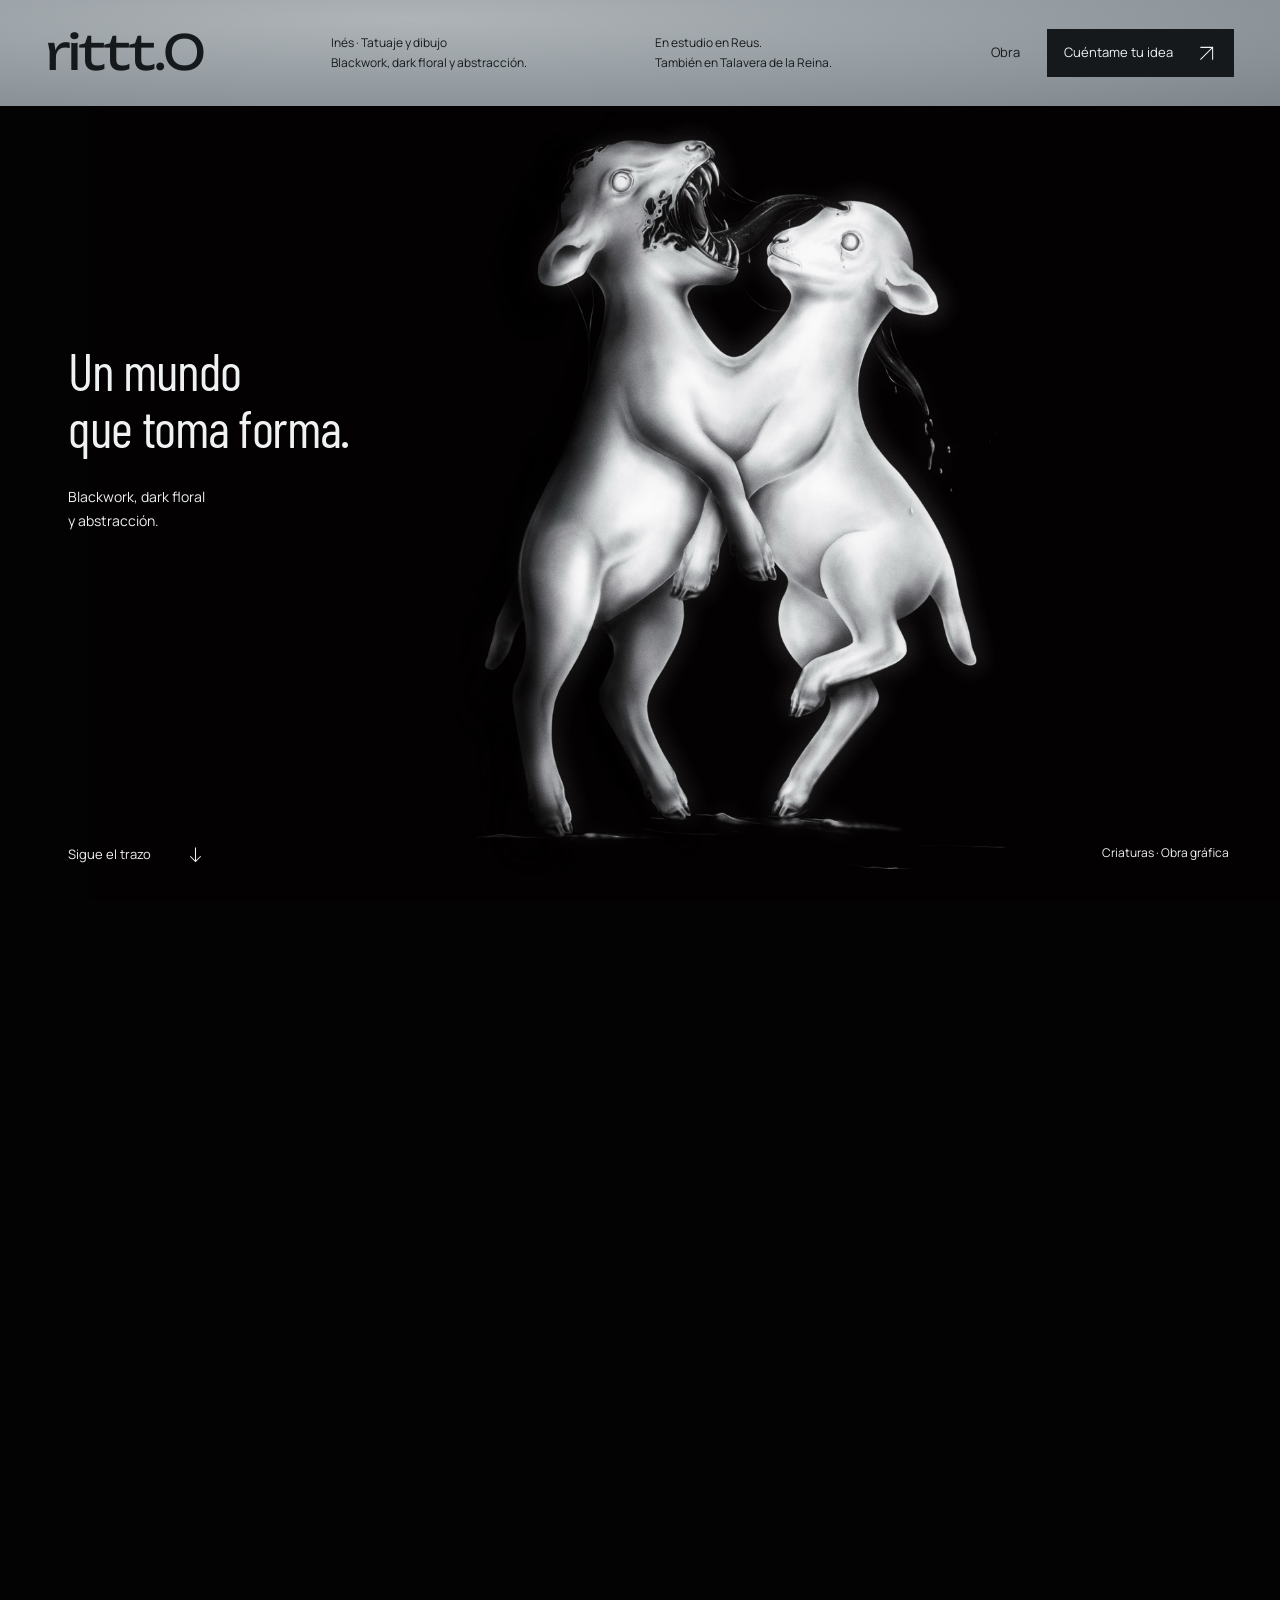
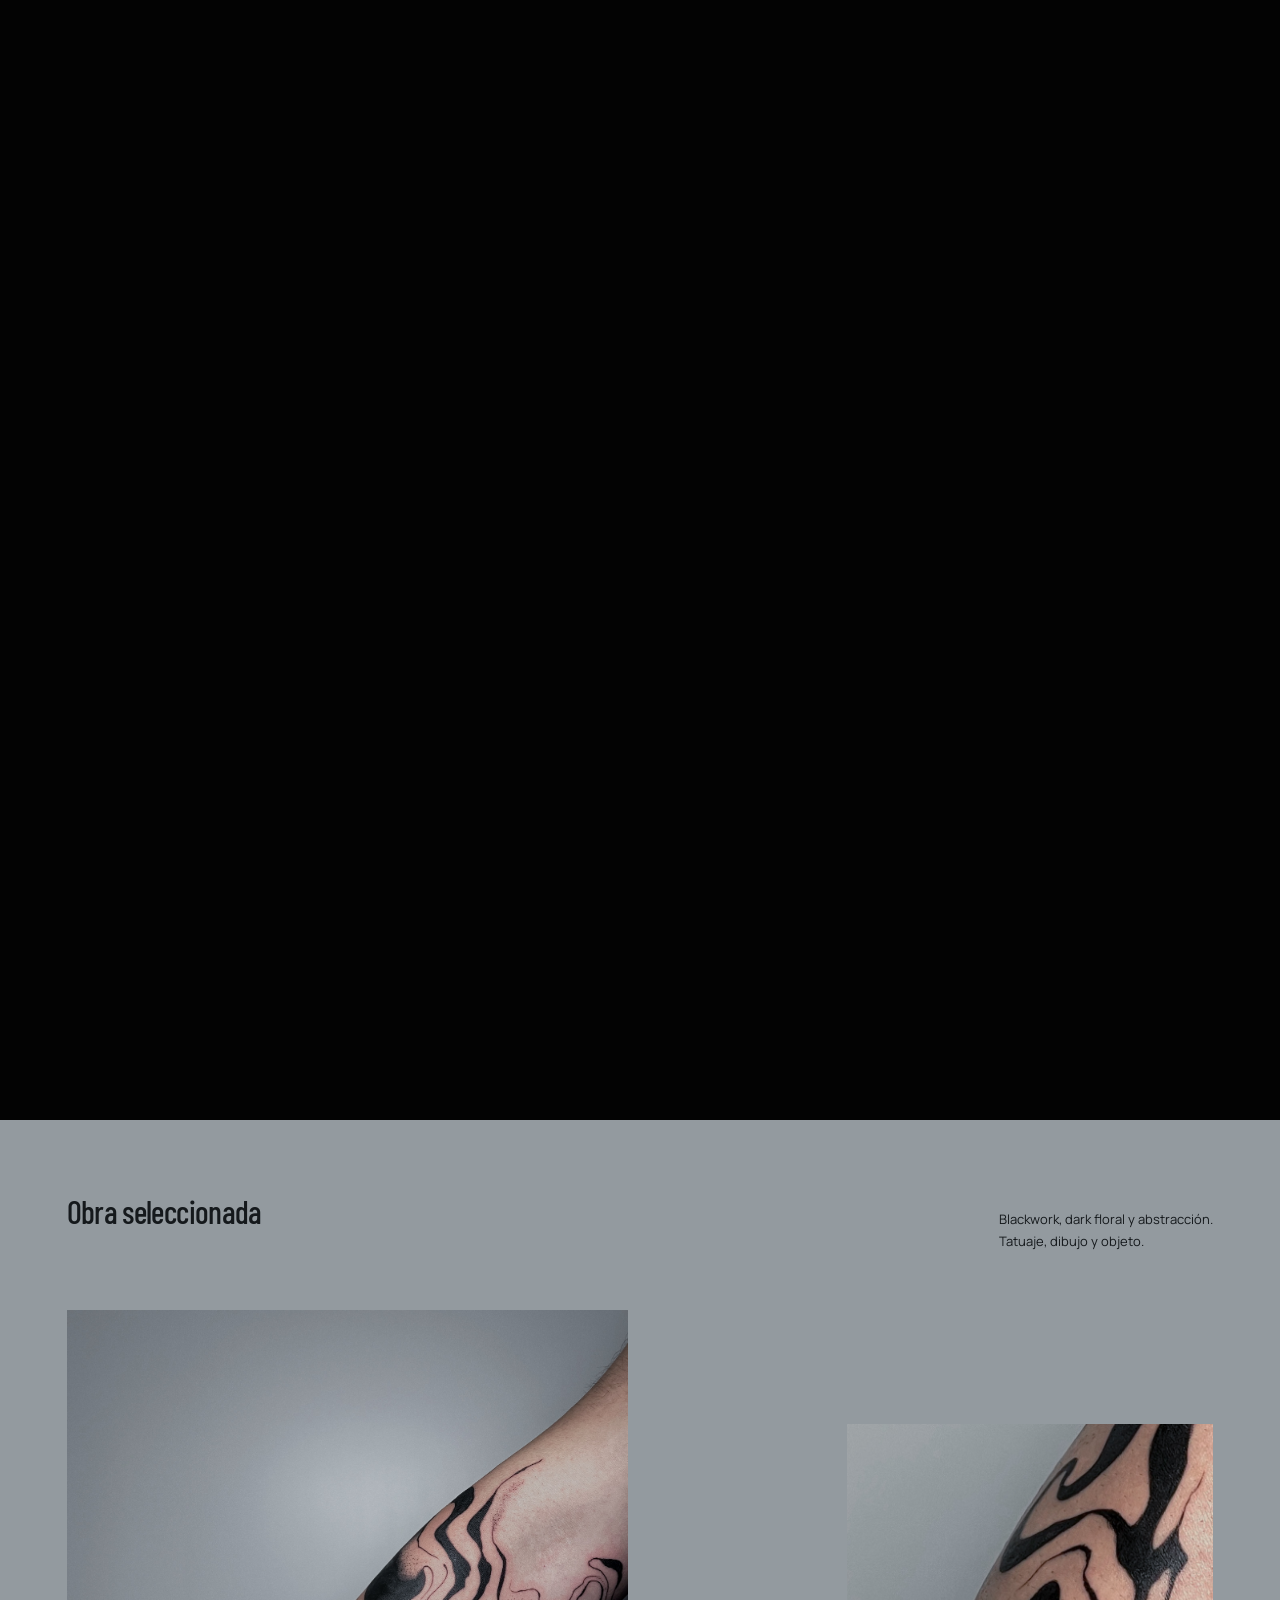
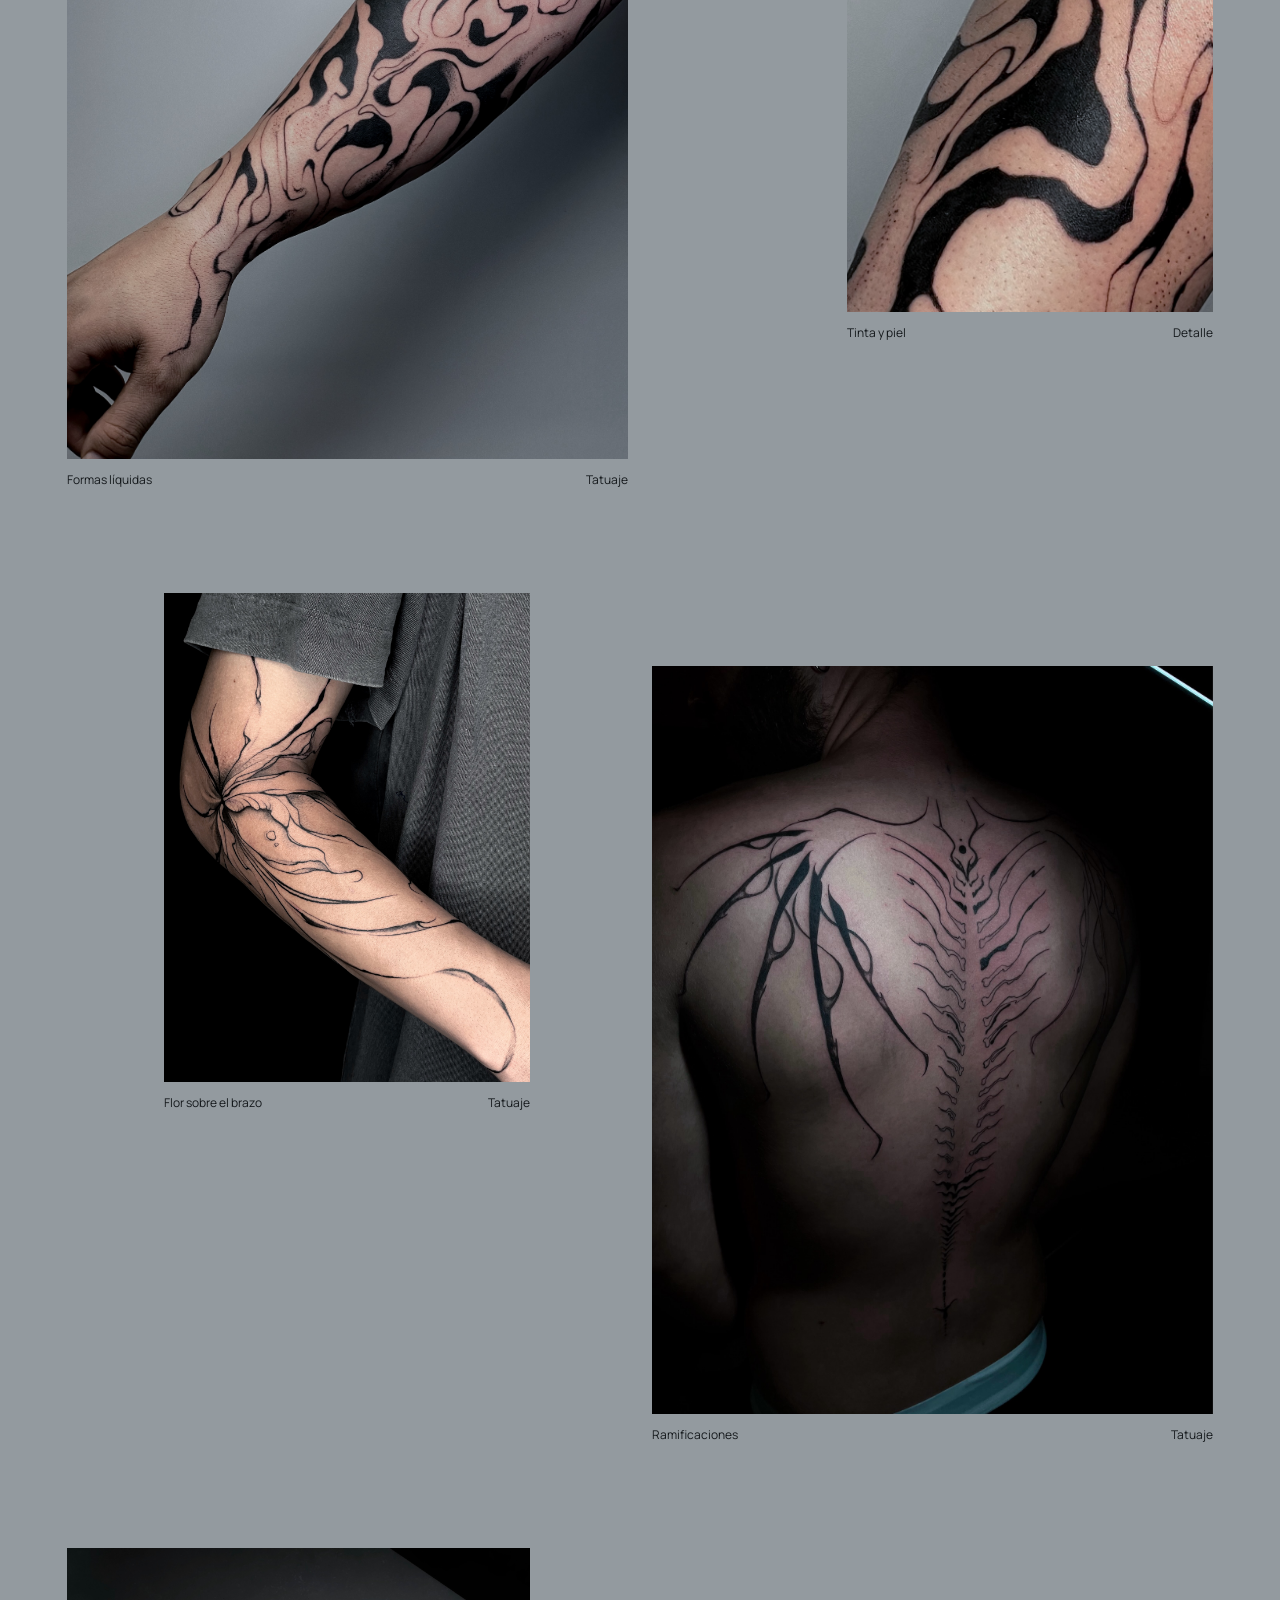
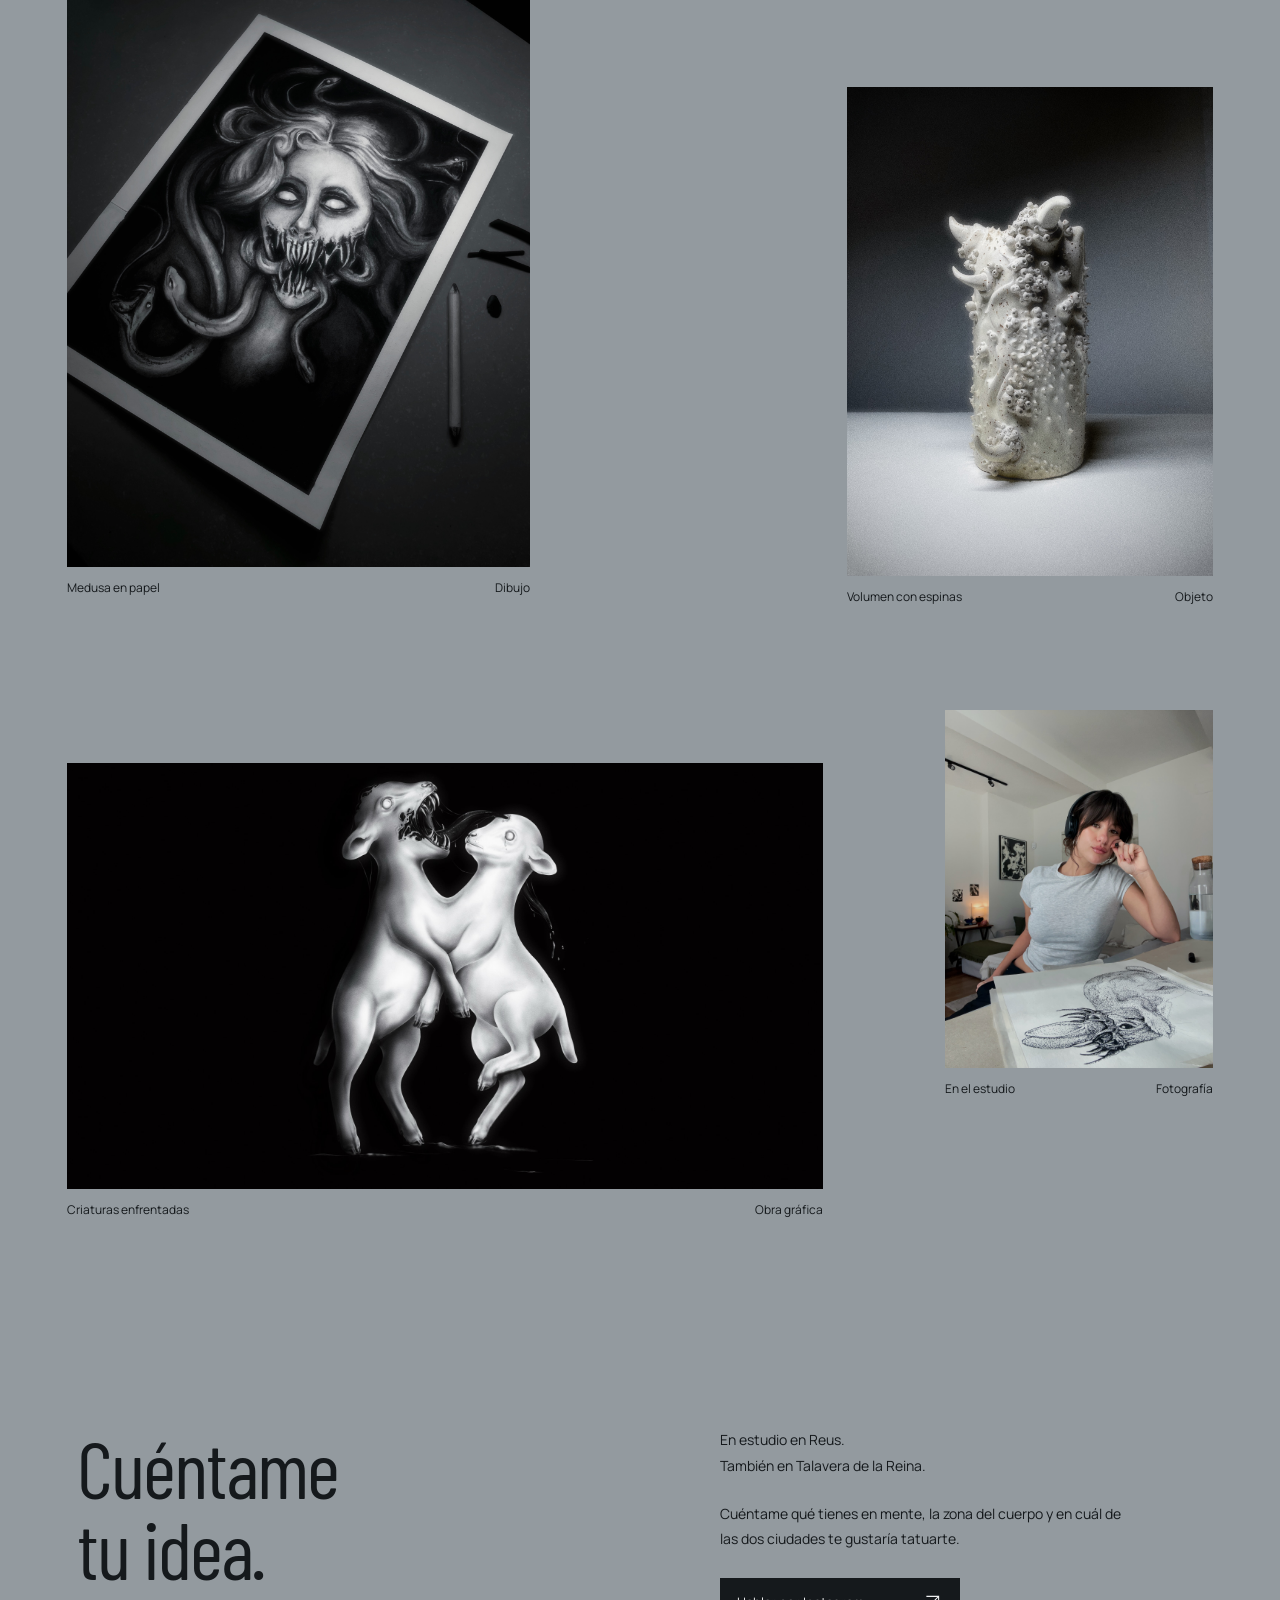
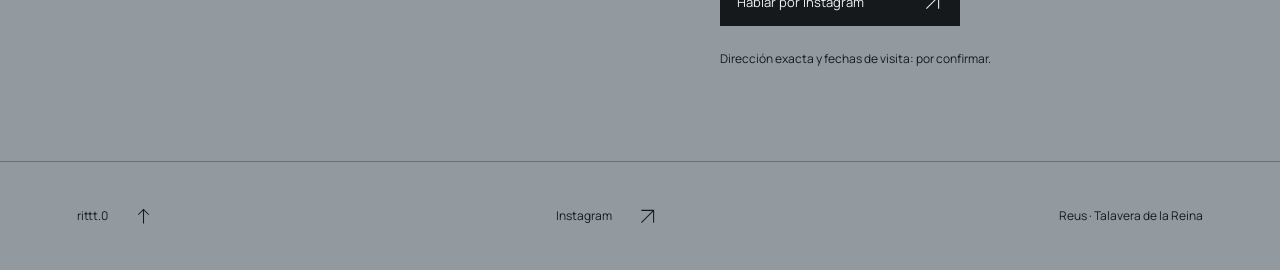
==== commit c26f8033: "Unify ritto surfaces with cool photographic gray and reserve gallery image ratios" ====
--- a/ritto/index.html
+++ b/ritto/index.html
@@ -1,4 +1,4 @@
-<!doctype html><html lang="es"><head><meta charset="utf-8"><meta name="viewport" content="width=device-width,initial-scale=1"><meta name="theme-color" content="#c8c8c3"><title>rittt.0 — Inés · Tatuaje y dibujo</title><meta name="description" content="Blackwork, dark floral y abstracción. Inés, rittt.0. En Reus y Talavera de la Reina."><link rel="stylesheet" href="assets/fonts.css"><link rel="stylesheet" href="shared.css"><link rel="stylesheet" href="b.css"><link rel="stylesheet" href="b-gallery.css"><script src="b.js" defer></script><script src="shared.js" defer></script></head><body id="inicio"><a class="skip-link" href="#obra">Saltar a la obra</a><main><section class="journey" aria-label="Del imaginario a la piel"><div class="story-stop stop-trace" id="trazo" aria-hidden="true"></div><div class="story-stop stop-skin" id="piel" aria-hidden="true"></div><div class="story-stop stop-black" id="blackwork" aria-hidden="true"></div><div class="story-frame"><header class="site-header"><h1><a href="#inicio" aria-label="rittt.0 · Inicio">rittt.0</a></h1><p class="artist-info">Inés · Tatuaje y dibujo<span>Blackwork, dark floral y abstracción.</span></p><p class="places">En estudio en Reus.<span>También en Talavera de la Reina.</span></p><nav aria-label="Principal"><a class="all-work" href="#obra">Obra</a><a class="b-cta" href="#contacto">Cuéntame tu idea <svg viewBox="0 0 24 24" aria-hidden="true"><path d="M5 19 19 5M5 5h14v14"/></svg></a></nav></header><div class="mineral-field"></div><article class="scene scene-imaginary"><img class="creatures-photo" src="assets/creatures-wide.jpg" width="2048" height="1155" alt="Dos criaturas blancas de ojos vacíos y bocas dentadas, enfrentadas sobre negro"><div class="intro-copy"><h2>Un mundo<br>que toma forma.</h2><p>Blackwork, dark floral<br>y abstracción.</p></div><p class="intro-caption">Criaturas · Obra gráfica</p><a class="scroll-invitation" href="#trazo">Sigue el trazo <svg viewBox="0 0 24 24" aria-hidden="true"><path d="M12 4v16m-6-6 6 6 6-6"/></svg></a></article><article class="scene scene-line"><img class="floral-echo" src="assets/botanical-trace.svg" alt="" aria-hidden="true"><div class="line-copy"><h2>De la línea<br>a la piel.</h2><p>Formas que recorren<br>la anatomía.</p></div><div class="tattoo-plate"><div class="ink-drawing" aria-hidden="true"><svg xmlns="http://www.w3.org/2000/svg" viewBox="0 0 1000 1335" fill="none" role="img" aria-labelledby="trace-title trace-desc">
+<!doctype html><html lang="es"><head><meta charset="utf-8"><meta name="viewport" content="width=device-width,initial-scale=1"><meta name="theme-color" content="#939a9f"><title>rittt.0 — Inés · Tatuaje y dibujo</title><meta name="description" content="Blackwork, dark floral y abstracción. Inés, rittt.0. En Reus y Talavera de la Reina."><link rel="stylesheet" href="assets/fonts.css"><link rel="stylesheet" href="shared.css"><link rel="stylesheet" href="b.css"><link rel="stylesheet" href="b-gallery.css"><script src="b.js" defer></script><script src="shared.js" defer></script></head><body id="inicio"><a class="skip-link" href="#obra">Saltar a la obra</a><main><section class="journey" aria-label="Del imaginario a la piel"><div class="story-stop stop-trace" id="trazo" aria-hidden="true"></div><div class="story-stop stop-skin" id="piel" aria-hidden="true"></div><div class="story-stop stop-black" id="blackwork" aria-hidden="true"></div><div class="story-frame"><header class="site-header"><h1><a href="#inicio" aria-label="rittt.0 · Inicio">rittt.0</a></h1><p class="artist-info">Inés · Tatuaje y dibujo<span>Blackwork, dark floral y abstracción.</span></p><p class="places">En estudio en Reus.<span>También en Talavera de la Reina.</span></p><nav aria-label="Principal"><a class="all-work" href="#obra">Obra</a><a class="b-cta" href="#contacto">Cuéntame tu idea <svg viewBox="0 0 24 24" aria-hidden="true"><path d="M5 19 19 5M5 5h14v14"/></svg></a></nav></header><div class="mineral-field"></div><article class="scene scene-imaginary"><img class="creatures-photo" src="assets/creatures-wide.jpg" width="2048" height="1155" alt="Dos criaturas blancas de ojos vacíos y bocas dentadas, enfrentadas sobre negro"><div class="intro-copy"><h2>Un mundo<br>que toma forma.</h2><p>Blackwork, dark floral<br>y abstracción.</p></div><p class="intro-caption">Criaturas · Obra gráfica</p><a class="scroll-invitation" href="#trazo">Sigue el trazo <svg viewBox="0 0 24 24" aria-hidden="true"><path d="M12 4v16m-6-6 6 6 6-6"/></svg></a></article><article class="scene scene-line"><img class="floral-echo" src="assets/botanical-trace.svg" alt="" aria-hidden="true"><div class="line-copy"><h2>De la línea<br>a la piel.</h2><p>Formas que recorren<br>la anatomía.</p></div><div class="tattoo-plate"><div class="ink-drawing" aria-hidden="true"><svg xmlns="http://www.w3.org/2000/svg" viewBox="0 0 1000 1335" fill="none" role="img" aria-labelledby="trace-title trace-desc">
   <title id="trace-title">Trazado del tatuaje floral</title>
   <desc id="trace-desc">Trayectorias largas extraídas y suavizadas de la fotografía real botanical-large.jpg.</desc>
   <g class="ink-paths" stroke="currentColor" fill="none" stroke-linecap="round" stroke-linejoin="round">
@@ -138,20 +138,20 @@
     <p>Blackwork, dark floral y abstracción.<br>Tatuaje, dibujo y objeto.</p>
   </header>
   <div class="b-pair b-pair-liquid">
-    <figure><a class="work" href="assets/liquid-arm.jpg" data-lightbox data-caption="Formas líquidas · Tatuaje"><img src="assets/liquid-arm.jpg" width="2797" height="3729" loading="lazy" alt="Brazo tatuado con masas de tinta negra y trazos fluidos que recorren la piel"><figcaption><span>Formas líquidas</span><span>Tatuaje</span></figcaption></a></figure>
-    <figure><a class="work" href="assets/ink-detail.jpg" data-lightbox data-caption="Tinta y piel · Detalle"><img src="assets/ink-detail.jpg" width="1493" height="1990" loading="lazy" alt="Primer plano del tatuaje: formas negras junto a líneas finas y textura de la piel"><figcaption><span>Tinta y piel</span><span>Detalle</span></figcaption></a></figure>
+    <figure><a class="work" href="assets/liquid-arm.jpg" data-lightbox data-caption="Formas líquidas · Tatuaje"><img src="assets/liquid-arm.jpg" width="2797" height="3729" style="aspect-ratio:2797/3729" loading="lazy" alt="Brazo tatuado con masas de tinta negra y trazos fluidos que recorren la piel"><figcaption><span>Formas líquidas</span><span>Tatuaje</span></figcaption></a></figure>
+    <figure><a class="work" href="assets/ink-detail.jpg" data-lightbox data-caption="Tinta y piel · Detalle"><img src="assets/ink-detail.jpg" width="1493" height="1990" style="aspect-ratio:1493/1990" loading="lazy" alt="Primer plano del tatuaje: formas negras junto a líneas finas y textura de la piel"><figcaption><span>Tinta y piel</span><span>Detalle</span></figcaption></a></figure>
   </div>
   <div class="b-pair b-pair-floral">
-    <figure><a class="work" href="assets/botanical-large.jpg" data-lightbox data-caption="Flor sobre el brazo · Tatuaje"><img src="assets/botanical-large.jpg" width="2528" height="3376" loading="lazy" alt="Flor de hojas alargadas y líneas oscuras tatuada sobre un brazo flexionado"><figcaption><span>Flor sobre el brazo</span><span>Tatuaje</span></figcaption></a></figure>
-    <figure><a class="work" href="assets/back-shadow.jpg" data-lightbox data-caption="Ramificaciones · Tatuaje"><img src="assets/back-shadow.jpg" width="1440" height="1920" loading="lazy" alt="Trazos orgánicos se ramifican desde la columna sobre una espalda iluminada en penumbra"><figcaption><span>Ramificaciones</span><span>Tatuaje</span></figcaption></a></figure>
+    <figure><a class="work" href="assets/botanical-large.jpg" data-lightbox data-caption="Flor sobre el brazo · Tatuaje"><img src="assets/botanical-large.jpg" width="2528" height="3376" style="aspect-ratio:2528/3376" loading="lazy" alt="Flor de hojas alargadas y líneas oscuras tatuada sobre un brazo flexionado"><figcaption><span>Flor sobre el brazo</span><span>Tatuaje</span></figcaption></a></figure>
+    <figure><a class="work" href="assets/back-shadow.jpg" data-lightbox data-caption="Ramificaciones · Tatuaje"><img src="assets/back-shadow.jpg" width="1440" height="1920" style="aspect-ratio:1440/1920" loading="lazy" alt="Trazos orgánicos se ramifican desde la columna sobre una espalda iluminada en penumbra"><figcaption><span>Ramificaciones</span><span>Tatuaje</span></figcaption></a></figure>
   </div>
   <div class="b-pair b-pair-paper">
-    <figure><a class="work" href="assets/medusa-large.jpg" data-lightbox data-caption="Medusa en papel · Dibujo"><img src="assets/medusa-large.jpg" width="2992" height="3989" loading="lazy" alt="Lámina de Medusa con ojos vacíos, serpientes y dientes, apoyada en una mesa"><figcaption><span>Medusa en papel</span><span>Dibujo</span></figcaption></a></figure>
-    <figure><a class="work" href="assets/ceramic-white.jpg" data-lightbox data-caption="Volumen con espinas · Objeto"><img src="assets/ceramic-white.jpg" width="2488" height="3317" loading="lazy" alt="Objeto blanco de superficie rugosa, con espinas y formas orgánicas que sobresalen"><figcaption><span>Volumen con espinas</span><span>Objeto</span></figcaption></a></figure>
+    <figure><a class="work" href="assets/medusa-large.jpg" data-lightbox data-caption="Medusa en papel · Dibujo"><img src="assets/medusa-large.jpg" width="2992" height="3989" style="aspect-ratio:2992/3989" loading="lazy" alt="Lámina de Medusa con ojos vacíos, serpientes y dientes, apoyada en una mesa"><figcaption><span>Medusa en papel</span><span>Dibujo</span></figcaption></a></figure>
+    <figure><a class="work" href="assets/ceramic-white.jpg" data-lightbox data-caption="Volumen con espinas · Objeto"><img src="assets/ceramic-white.jpg" width="2488" height="3317" style="aspect-ratio:2488/3317" loading="lazy" alt="Objeto blanco de superficie rugosa, con espinas y formas orgánicas que sobresalen"><figcaption><span>Volumen con espinas</span><span>Objeto</span></figcaption></a></figure>
   </div>
   <div class="b-pair b-pair-studio">
-    <figure><a class="work" href="assets/creatures-wide.jpg" data-lightbox data-caption="Criaturas enfrentadas · Obra gráfica"><img src="assets/creatures-wide.jpg" width="2048" height="1155" loading="lazy" alt="Dos criaturas blancas se sostienen enfrentadas sobre negro; una abre la boca mostrando los dientes"><figcaption><span>Criaturas enfrentadas</span><span>Obra gráfica</span></figcaption></a></figure>
-    <figure><a class="work" href="assets/portrait-studio.jpg" data-lightbox data-caption="En el estudio · Fotografía"><img src="assets/portrait-studio.jpg" width="1440" height="1920" loading="lazy" alt="Persona sentada ante una mesa con un gran dibujo de una criatura, en el interior del estudio"><figcaption><span>En el estudio</span><span>Fotografía</span></figcaption></a></figure>
+    <figure><a class="work" href="assets/creatures-wide.jpg" data-lightbox data-caption="Criaturas enfrentadas · Obra gráfica"><img src="assets/creatures-wide.jpg" width="2048" height="1155" style="aspect-ratio:2048/1155" loading="lazy" alt="Dos criaturas blancas se sostienen enfrentadas sobre negro; una abre la boca mostrando los dientes"><figcaption><span>Criaturas enfrentadas</span><span>Obra gráfica</span></figcaption></a></figure>
+    <figure><a class="work" href="assets/portrait-studio.jpg" data-lightbox data-caption="En el estudio · Fotografía"><img src="assets/portrait-studio.jpg" width="1440" height="1920" style="aspect-ratio:1440/1920" loading="lazy" alt="Persona sentada ante una mesa con un gran dibujo de una criatura, en el interior del estudio"><figcaption><span>En el estudio</span><span>Fotografía</span></figcaption></a></figure>
   </div>
 </section>
 <section class="round-contact" id="contacto" aria-labelledby="contact-title"><h2 id="contact-title">Cuéntame<br>tu idea.</h2><div class="contact-body"><p>En estudio en Reus.<br>También en Talavera de la Reina.</p><p>Cuéntame qué tienes en mente, la zona del cuerpo y en cuál de las dos ciudades te gustaría tatuarte.</p><a class="b-cta" href="https://www.instagram.com/rittt.0/" target="_blank" rel="noopener noreferrer">Hablar por Instagram <svg viewBox="0 0 24 24" aria-hidden="true"><path d="M5 19 19 5M5 5h14v14"/></svg></a><small>Dirección exacta y fechas de visita: por confirmar.</small></div></section></main><footer class="site-footer"><a href="#inicio">rittt.0 <svg viewBox="0 0 24 24" aria-hidden="true"><path d="M12 4v16m-6-6 6 6 6-6"/></svg></a><a href="https://www.instagram.com/rittt.0/" target="_blank" rel="noopener noreferrer">Instagram <svg viewBox="0 0 24 24" aria-hidden="true"><path d="M5 19 19 5M5 5h14v14"/></svg></a><span>Reus · Talavera de la Reina</span></footer></body></html>
--- a/ritto/b.css
+++ b/ritto/b.css
@@ -1,6 +1,6 @@
-:root{--bg:#c8c8c3;--ink:#151514;--accent:#694a56;--paper:#c8c8c3;--bone:#e9e7e0}html{scroll-padding-top:112px;scroll-behavior:auto}body{background:var(--bg);color:var(--ink);font:14px/1.65 Manrope,sans-serif}a{text-decoration:none}svg{width:21px;height:21px;stroke:currentColor;fill:none;stroke-width:1.2;flex-shrink:0}.site-header{position:absolute;top:0;left:0;right:0;z-index:30;background:var(--paper);display:grid;grid-template-columns:1fr 1.15fr 1.2fr auto;align-items:center;gap:28px;padding:23px 3.6%;min-height:106px}.site-header h1{font:400 48px/.95 Unbounded,sans-serif;letter-spacing:-.04em}.site-header p{font-size:12px;line-height:1.65}.site-header p span{display:block}.site-header .artist-info span{color:#454542}.site-header nav{display:flex;align-items:center;gap:27px}.all-work{font-size:13px;padding:12px 0}.b-cta{display:inline-flex;align-items:center;justify-content:space-between;gap:23px;min-height:48px;padding:12px 17px;background:var(--ink);color:var(--bone);font-size:13px}.b-cta:hover{background:#46373e}.skip-link{position:fixed;top:8px;left:15px;transform:translateY(-160%);z-index:150;padding:12px;background:var(--ink);color:var(--bone)}.skip-link:focus{transform:none}.journey{height:480svh;position:relative;background:#030303}.story-frame{position:sticky;top:0;height:100svh;min-height:700px;overflow:hidden;background:#030303}.scene{position:absolute;inset:0;overflow:hidden}.mineral-field{position:absolute;inset:0;background:var(--paper);opacity:0}.scene h2{font:400 clamp(43px,4.6vw,76px)/1.08 'Barlow Condensed',sans-serif;letter-spacing:-.025em;text-wrap:balance}.scene p{font-size:15px;line-height:1.75}.scene-imaginary{color:var(--bone);z-index:1}.creatures-photo{width:100%;height:calc(100% - 106px);position:absolute;top:106px;object-fit:cover;object-position:center;transform-origin:54% 50%}.intro-copy{position:absolute;left:5.3%;top:38%;max-width:29%;z-index:2}.intro-copy h2{font-size:clamp(44px,4.15vw,68px)}.intro-copy p{font-size:14px;margin-top:28px;color:#c4c4bb}.intro-caption{position:absolute;right:4%;bottom:37px;font-size:12px!important;color:#c4c4bb}.scroll-invitation{position:absolute;left:5.3%;bottom:35px;display:flex;align-items:center;gap:34px;font-size:13px}.scene-line{opacity:0;z-index:2;pointer-events:none}.line-copy{position:absolute;left:7%;top:39%;z-index:2}.line-copy p{margin-top:27px;max-width:25ch}.tattoo-plate{position:absolute;right:6%;top:16%;width:55%;height:78%;transform-origin:55% 50%}.ink-drawing,.floral-photo{position:absolute;inset:0;width:100%;height:100%;object-fit:contain}.ink-drawing{color:#151514}.ink-drawing>svg{width:100%;height:100%;stroke:none;overflow:visible}.ink-drawing path{stroke-dasharray:1;stroke-dashoffset:1}.floral-photo{opacity:0}.line-caption{position:absolute;right:5%;bottom:31px;font-size:12px!important}.floral-echo{position:absolute;left:-28%;top:2%;width:86%;height:126%;object-fit:contain;transform:rotate(-19deg);opacity:0;mix-blend-mode:multiply}.scene-blackwork{opacity:0;z-index:3;pointer-events:none;color:var(--bone);background:#121312}.black-copy{position:absolute;left:6%;top:36%;z-index:2;width:30%}.black-copy h2{font-size:clamp(48px,6.1vw,94px)}.black-copy p{margin-top:24px;font-size:18px}.black-copy>a{display:flex;align-items:center;gap:26px;font-size:12px;margin-top:35px;text-decoration:underline;text-underline-offset:5px;min-height:44px}.black-photo-plane{position:absolute;right:0;top:106px;width:62%;height:calc(100% - 106px);overflow:hidden;background:#7d858b}.black-photo-plane img{width:100%;height:100%;object-fit:contain;transform-origin:58% 57%}.to-gallery{position:absolute;bottom:35px;left:6%;display:flex;gap:40px;align-items:center;font-size:13px}.story-stop{position:absolute;left:0;width:1px;height:1px}.stop-trace{top:calc(205.2svh + 112px)}.stop-skin{top:calc(266svh + 112px)}.stop-black{top:calc(376.2svh + 112px)}.round-contact{background:#171918;color:var(--bone);padding:92px 6%;display:grid;grid-template-columns:1.1fr 1fr;gap:10%;position:relative}.round-contact h2{font:400 clamp(52px,6.3vw,96px)/1 'Barlow Condensed',sans-serif;letter-spacing:-.025em}.contact-body{max-width:45ch}.contact-body p{margin-bottom:23px;font-size:14px;line-height:1.8}.round-contact .b-cta{background:var(--paper);color:var(--ink);min-width:240px;margin-top:4px}.round-contact small{display:block;font-size:12px;color:#b8beb4;margin-top:23px}.site-footer{padding:32px 6%;background:#171918;color:var(--bone);display:flex;align-items:center;justify-content:space-between;gap:30px;font-size:12px;border-top:1px solid #44493f}.site-footer a{display:flex;gap:25px;align-items:center;min-height:44px}.site-footer a:first-child svg{transform:rotate(180deg)}.lightbox :focus-visible,.round-contact :focus-visible,.site-footer :focus-visible{outline-color:#d3afb9}.story-frame :focus-visible{outline-color:#b58c9d}::selection{background:#694a56;color:#fff}body{scrollbar-color:#51594d var(--paper)}
+:root{--bg:#939a9f;--ink:#15191c;--accent:#593b4c;--paper:#939a9f;--bone:#f0f1f2;--surface-light:#aeb4b8;--surface-shadow:#7d858b;--surface:radial-gradient(ellipse at 32% 18%,var(--surface-light) 0%,var(--paper) 58%,var(--surface-shadow) 100%)}html{scroll-padding-top:112px;scroll-behavior:auto}body{background:var(--surface);background-color:var(--bg);background-attachment:fixed;color:var(--ink);font:14px/1.65 Manrope,sans-serif}a{text-decoration:none}svg{width:21px;height:21px;stroke:currentColor;fill:none;stroke-width:1.2;flex-shrink:0}.site-header{position:absolute;top:0;left:0;right:0;z-index:30;background:var(--surface);display:grid;grid-template-columns:1fr 1.15fr 1.2fr auto;align-items:center;gap:28px;padding:23px 3.6%;min-height:106px}.site-header h1{font:400 48px/.95 Unbounded,sans-serif;letter-spacing:-.04em}.site-header p{font-size:12px;line-height:1.65}.site-header p span{display:block}.site-header .artist-info span{color:var(--ink)}.site-header nav{display:flex;align-items:center;gap:27px}.all-work{font-size:13px;padding:12px 0}.b-cta{display:inline-flex;align-items:center;justify-content:space-between;gap:23px;min-height:48px;padding:12px 17px;background:var(--ink);color:var(--bone);font-size:13px}.b-cta:hover{background:#46373e}.skip-link{position:fixed;top:8px;left:15px;transform:translateY(-160%);z-index:150;padding:12px;background:var(--ink);color:var(--bone)}.skip-link:focus{transform:none}.journey{height:480svh;position:relative;background:#030303}.story-frame{position:sticky;top:0;height:100svh;min-height:700px;overflow:hidden;background:#030303}.scene{position:absolute;inset:0;overflow:hidden}.mineral-field{position:absolute;inset:0;background:var(--surface);opacity:0}.scene h2{font:400 clamp(43px,4.6vw,76px)/1.08 'Barlow Condensed',sans-serif;letter-spacing:-.025em;text-wrap:balance}.scene p{font-size:15px;line-height:1.75}.scene-imaginary{color:var(--bone);z-index:1}.creatures-photo{width:100%;height:calc(100% - 106px);position:absolute;top:106px;object-fit:cover;object-position:center;transform-origin:54% 50%}.intro-copy{position:absolute;left:5.3%;top:38%;max-width:29%;z-index:2}.intro-copy h2{font-size:clamp(44px,4.15vw,68px)}.intro-copy p{font-size:14px;margin-top:28px;color:var(--bone)}.intro-caption{position:absolute;right:4%;bottom:37px;font-size:12px!important;color:var(--bone)}.scroll-invitation{position:absolute;left:5.3%;bottom:35px;display:flex;align-items:center;gap:34px;font-size:13px}.scene-line{opacity:0;z-index:2;pointer-events:none}.line-copy{position:absolute;left:7%;top:39%;z-index:2}.line-copy p{margin-top:27px;max-width:25ch}.tattoo-plate{position:absolute;right:6%;top:16%;width:55%;height:78%;transform-origin:55% 50%}.ink-drawing,.floral-photo{position:absolute;inset:0;width:100%;height:100%;object-fit:contain}.ink-drawing{color:#151514}.ink-drawing>svg{width:100%;height:100%;stroke:none;overflow:visible}.ink-drawing path{stroke-dasharray:1;stroke-dashoffset:1}.floral-photo{opacity:0}.line-caption{position:absolute;right:5%;bottom:31px;font-size:12px!important}.floral-echo{position:absolute;left:-28%;top:2%;width:86%;height:126%;object-fit:contain;transform:rotate(-19deg);opacity:0;mix-blend-mode:multiply}.scene-blackwork{opacity:0;z-index:3;pointer-events:none;color:var(--ink);background:var(--surface)}.black-copy{position:absolute;left:6%;top:36%;z-index:2;width:30%}.black-copy h2{font-size:clamp(48px,6.1vw,94px)}.black-copy p{margin-top:24px;font-size:18px}.black-copy>a{display:flex;align-items:center;gap:26px;font-size:12px;margin-top:35px;text-decoration:underline;text-underline-offset:5px;min-height:44px}.black-photo-plane{position:absolute;right:0;top:106px;width:62%;height:calc(100% - 106px);overflow:hidden;background:#7d858b}.black-photo-plane img{width:100%;height:100%;object-fit:contain;transform-origin:58% 57%}.to-gallery{position:absolute;bottom:35px;left:6%;display:flex;gap:40px;align-items:center;font-size:13px}.story-stop{position:absolute;left:0;width:1px;height:1px}.stop-trace{top:calc(205.2svh + 112px)}.stop-skin{top:calc(266svh + 112px)}.stop-black{top:calc(376.2svh + 112px)}.round-contact{background:transparent;color:var(--ink);padding:92px 6%;display:grid;grid-template-columns:1.1fr 1fr;gap:10%;position:relative}.round-contact h2{font:400 clamp(52px,6.3vw,96px)/1 'Barlow Condensed',sans-serif;letter-spacing:-.025em}.contact-body{max-width:45ch}.contact-body p{margin-bottom:23px;font-size:14px;line-height:1.8}.round-contact .b-cta{background:var(--ink);color:var(--bone);min-width:240px;margin-top:4px}.round-contact small{display:block;font-size:12px;color:var(--ink);margin-top:23px}.site-footer{padding:32px 6%;background:transparent;color:var(--ink);display:flex;align-items:center;justify-content:space-between;gap:30px;font-size:12px;border-top:1px solid #657077}.site-footer a{display:flex;gap:25px;align-items:center;min-height:44px}.site-footer a:first-child svg{transform:rotate(180deg)}.lightbox :focus-visible,.round-contact :focus-visible,.site-footer :focus-visible{outline-color:var(--ink)}.story-frame :focus-visible{outline-color:#593b4c}::selection{background:#694a56;color:#fff}body{scrollbar-color:#404b53 var(--paper)}
 @media(max-width:1150px) and (min-width:701px){.site-header{grid-template-columns:1fr 1fr auto;gap:20px;padding:22px 3%}.site-header h1{font-size:43px}.artist-info{display:none}.site-header nav{gap:20px}.places{padding-left:8px}.intro-copy{max-width:30%}.intro-copy h2{font-size:47px}.creatures-photo{transform:translateX(7%)}.line-copy{left:5%}.tattoo-plate{right:2%;width:59%}}
-@media(max-width:700px){html{scroll-padding-top:142px}.site-header{padding:16px 20px 14px;grid-template-columns:1fr auto;gap:13px 10px;min-height:131px}.site-header h1{font-size:35px}.site-header nav{gap:0}.all-work{display:none}.site-header .b-cta{font-size:12px;padding:10px 12px;gap:13px;min-height:43px}.site-header .b-cta svg{width:16px}.site-header .artist-info{grid-column:1;grid-row:2;font-size:12px;max-width:17ch;line-height:1.5}.site-header .artist-info span{display:none}.site-header .places{grid-column:2;grid-row:2;font-size:12px;line-height:1.5;text-align:right}.site-header .places span{max-width:22ch}.journey{height:500svh}.story-frame{min-height:700px}.creatures-photo{top:151px;width:164%;left:-4%;height:58%;object-fit:cover;object-position:center}.intro-copy{left:22px;right:22px;top:auto;bottom:102px;max-width:none;display:flex;align-items:end;gap:17px}.intro-copy h2{font-size:31px;flex:1;white-space:nowrap}.intro-copy p{font-size:12px;line-height:1.6;margin-top:0;width:110px;max-width:none;flex:none}.intro-caption{right:20px;bottom:38px;font-size:12px!important}.scroll-invitation{left:22px;bottom:34px;font-size:12px;gap:15px}.line-copy{left:23px;top:21%;z-index:4}.line-copy h2{font-size:42px}.line-copy p{font-size:12px;margin-top:15px;line-height:1.6}.tattoo-plate{right:4%;top:25%;width:84%;height:68%;transform-origin:56% 60%}.floral-echo{left:-68%;width:140%;height:110%;top:20%}.line-caption{right:22px;bottom:32px;font-size:12px!important}.scene-blackwork .black-copy{top:20%;left:23px;width:auto;color:#111312}.black-copy h2{font-size:49px}.black-copy p{font-size:12px;margin-top:18px;line-height:1.65}.black-copy>a{position:absolute;left:0;top:calc(80svh - 128px);bottom:auto;margin:0;font-size:12px;gap:15px;background:#111312e8;color:#eeeae3;padding:0 12px}.black-photo-plane{top:140px;width:100%;height:calc(100% - 140px)}.black-photo-plane img{object-fit:contain}.to-gallery{left:24px;bottom:29px;color:var(--bone);background:#111312e8;padding:9px 13px;font-size:12px;gap:24px}.round-contact{display:block;padding:60px 24px}.round-contact h2{font-size:64px;margin-bottom:36px}.round-contact .b-cta{width:100%}.site-footer{display:grid;grid-template-columns:1fr 1fr;padding:24px;gap:12px}.site-footer span{grid-column:1/-1;color:#b8beb4}.site-footer a:nth-child(2){justify-self:end}.stop-trace{top:calc(216svh + 142px)}.stop-skin{top:calc(280svh + 142px)}.stop-black{top:calc(396svh + 142px)}}
-@media(prefers-reduced-motion:reduce){.journey{height:auto}.story-frame{position:relative;height:auto;min-height:0;overflow:visible}.scene{position:relative;min-height:95svh;opacity:1!important;pointer-events:auto!important;transform:none!important}.scene-imaginary{min-height:100svh;background:#030303}.scene-line{background:var(--paper)}.scene-blackwork{min-height:100svh}.mineral-field,.story-stop{display:none}.ink-drawing{display:none}.floral-photo{opacity:1!important}.floral-echo{opacity:.1!important}.creatures-photo,.tattoo-plate,.black-photo-plane img{transform:none!important}.scene-blackwork .black-copy>a{position:static;margin-top:20px}.scroll-invitation{display:none}}
+@media(max-width:700px){html{scroll-padding-top:142px}.site-header{padding:16px 20px 14px;grid-template-columns:1fr auto;gap:13px 10px;min-height:131px}.site-header h1{font-size:35px}.site-header nav{gap:0}.all-work{display:none}.site-header .b-cta{font-size:12px;padding:10px 12px;gap:13px;min-height:43px}.site-header .b-cta svg{width:16px}.site-header .artist-info{grid-column:1;grid-row:2;font-size:12px;max-width:17ch;line-height:1.5}.site-header .artist-info span{display:none}.site-header .places{grid-column:2;grid-row:2;font-size:12px;line-height:1.5;text-align:right}.site-header .places span{max-width:22ch}.journey{height:500svh}.story-frame{min-height:700px}.creatures-photo{top:151px;width:164%;left:-4%;height:58%;object-fit:cover;object-position:center}.intro-copy{left:22px;right:22px;top:auto;bottom:102px;max-width:none;display:flex;align-items:end;gap:17px}.intro-copy h2{font-size:31px;flex:1;white-space:nowrap}.intro-copy p{font-size:12px;line-height:1.6;margin-top:0;width:110px;max-width:none;flex:none}.intro-caption{right:20px;bottom:38px;font-size:12px!important}.scroll-invitation{left:22px;bottom:34px;font-size:12px;gap:15px}.line-copy{left:23px;top:21%;z-index:4}.line-copy h2{font-size:42px}.line-copy p{font-size:12px;margin-top:15px;line-height:1.6}.tattoo-plate{right:4%;top:25%;width:84%;height:68%;transform-origin:56% 60%}.floral-echo{left:-68%;width:140%;height:110%;top:20%}.line-caption{right:22px;bottom:32px;font-size:12px!important}.scene-blackwork .black-copy{top:20%;left:23px;width:auto;color:#111312}.black-copy h2{font-size:49px}.black-copy p{font-size:12px;margin-top:18px;line-height:1.65}.black-copy>a{position:absolute;left:0;top:calc(80svh - 128px);bottom:auto;margin:0;font-size:12px;gap:15px;background:#111312e8;color:#eeeae3;padding:0 12px}.black-photo-plane{top:140px;width:100%;height:calc(100% - 140px)}.black-photo-plane img{object-fit:contain}.to-gallery{left:24px;bottom:29px;color:var(--bone);background:#111312e8;padding:9px 13px;font-size:12px;gap:24px}.round-contact{display:block;padding:60px 24px}.round-contact h2{font-size:64px;margin-bottom:36px}.round-contact .b-cta{width:100%}.site-footer{display:grid;grid-template-columns:1fr 1fr;padding:24px;gap:12px}.site-footer span{grid-column:1/-1;color:var(--ink)}.site-footer a:nth-child(2){justify-self:end}.stop-trace{top:calc(216svh + 142px)}.stop-skin{top:calc(280svh + 142px)}.stop-black{top:calc(396svh + 142px)}}
+@media(prefers-reduced-motion:reduce){.journey{height:auto}.story-frame{position:relative;height:auto;min-height:0;overflow:visible}.scene{position:relative;min-height:95svh;opacity:1!important;pointer-events:auto!important;transform:none!important}.scene-imaginary{min-height:100svh;background:#030303}.scene-line{background:var(--surface)}.scene-blackwork{min-height:100svh}.mineral-field,.story-stop{display:none}.ink-drawing{display:none}.floral-photo{opacity:1!important}.floral-echo{opacity:.1!important}.creatures-photo,.tattoo-plate,.black-photo-plane img{transform:none!important}.scene-blackwork .black-copy>a{position:static;margin-top:20px}.scroll-invitation{display:none}}
 
 .b-gallery,.round-contact{scroll-margin-top:-112px}@media(max-width:700px){.b-gallery,.round-contact{scroll-margin-top:-142px}}
--- a/ritto/b-gallery.css
+++ b/ritto/b-gallery.css
@@ -1 +1 @@
-.b-gallery{background:#c8c8c3;color:#151514;padding:74px 5.2% 116px;max-width:1700px;margin:auto}.b-gallery-head{display:flex;align-items:baseline;justify-content:space-between;gap:24px;margin-bottom:58px}.b-gallery h2{font:500 32px/1.1 'Barlow Condensed',sans-serif;letter-spacing:-.02em}.b-gallery-head p{font:400 13px/1.7 Manrope,sans-serif;max-width:38ch}.b-pair{display:grid;grid-template-columns:repeat(12,minmax(0,1fr));gap:24px;align-items:start;margin-top:104px}.b-pair:first-of-type{margin-top:0}.b-pair figure{min-width:0;margin:0}.b-gallery .work img{width:100%;height:auto;aspect-ratio:auto;object-fit:contain}.b-gallery figcaption{display:flex;justify-content:space-between;gap:12px;padding-top:12px;font:400 12px/1.5 Manrope,sans-serif}.b-gallery figcaption span:last-child{color:#454542}.b-gallery .work:hover figcaption span:first-child{text-decoration:underline;text-underline-offset:4px}.b-gallery .work:focus-visible{outline:2px solid #151514;outline-offset:7px}.b-pair-liquid figure:first-child{grid-column:1/7}.b-pair-liquid figure:last-child{grid-column:9/13;margin-top:31%}.b-pair-floral figure:first-child{grid-column:2/6}.b-pair-floral figure:last-child{grid-column:7/13;margin-top:13%}.b-pair-paper figure:first-child{grid-column:1/6}.b-pair-paper figure:last-child{grid-column:9/13;margin-top:38%}.b-pair-studio figure:first-child{grid-column:1/9;margin-top:7%}.b-pair-studio figure:last-child{grid-column:10/13}@media(max-width:900px){.b-gallery{padding:58px 5% 80px}.b-pair{gap:18px;margin-top:76px}.b-gallery figcaption{display:block}.b-gallery figcaption span{display:block}.b-pair-studio figure:last-child{grid-column:9/13}}@media(max-width:700px){.b-gallery{padding:42px 18px 64px}.b-gallery-head{display:block;margin-bottom:32px}.b-gallery h2{font-size:29px}.b-gallery-head p{margin-top:14px;font-size:12px}.b-pair{grid-template-columns:repeat(6,minmax(0,1fr));gap:32px 14px;margin-top:56px}.b-pair figure:first-child,.b-pair figure:last-child{grid-column:1/-1;margin-top:0}.b-pair-liquid figure:last-child,.b-pair-paper figure:last-child{grid-column:3/7}.b-pair-studio figure:last-child{grid-column:2/6}.b-gallery figcaption{padding-top:10px;line-height:1.6}}@media(min-width:390px) and (max-width:700px){.b-pair-floral figure:first-child{grid-column:1/4;grid-row:1}.b-pair-floral figure:last-child{grid-column:4/7;grid-row:1;margin-top:48px}}
+.b-gallery{background:transparent;color:var(--ink);padding:74px 5.2% 116px;max-width:1700px;margin:auto}.b-gallery-head{display:flex;align-items:baseline;justify-content:space-between;gap:24px;margin-bottom:58px}.b-gallery h2{font:500 32px/1.1 'Barlow Condensed',sans-serif;letter-spacing:-.02em}.b-gallery-head p{font:400 13px/1.7 Manrope,sans-serif;max-width:38ch}.b-pair{display:grid;grid-template-columns:repeat(12,minmax(0,1fr));gap:24px;align-items:start;margin-top:104px}.b-pair:first-of-type{margin-top:0}.b-pair figure{min-width:0;margin:0}.b-gallery .work img{width:100%;height:auto;aspect-ratio:auto;object-fit:contain}.b-gallery figcaption{display:flex;justify-content:space-between;gap:12px;padding-top:12px;font:400 12px/1.5 Manrope,sans-serif}.b-gallery figcaption span:last-child{color:var(--ink)}.b-gallery .work:hover figcaption span:first-child{text-decoration:underline;text-underline-offset:4px}.b-gallery .work:focus-visible{outline:2px solid #151514;outline-offset:7px}.b-pair-liquid figure:first-child{grid-column:1/7}.b-pair-liquid figure:last-child{grid-column:9/13;margin-top:31%}.b-pair-floral figure:first-child{grid-column:2/6}.b-pair-floral figure:last-child{grid-column:7/13;margin-top:13%}.b-pair-paper figure:first-child{grid-column:1/6}.b-pair-paper figure:last-child{grid-column:9/13;margin-top:38%}.b-pair-studio figure:first-child{grid-column:1/9;margin-top:7%}.b-pair-studio figure:last-child{grid-column:10/13}@media(max-width:900px){.b-gallery{padding:58px 5% 80px}.b-pair{gap:18px;margin-top:76px}.b-gallery figcaption{display:block}.b-gallery figcaption span{display:block}.b-pair-studio figure:last-child{grid-column:9/13}}@media(max-width:700px){.b-gallery{padding:42px 18px 64px}.b-gallery-head{display:block;margin-bottom:32px}.b-gallery h2{font-size:29px}.b-gallery-head p{margin-top:14px;font-size:12px}.b-pair{grid-template-columns:repeat(6,minmax(0,1fr));gap:32px 14px;margin-top:56px}.b-pair figure:first-child,.b-pair figure:last-child{grid-column:1/-1;margin-top:0}.b-pair-liquid figure:last-child,.b-pair-paper figure:last-child{grid-column:3/7}.b-pair-studio figure:last-child{grid-column:2/6}.b-gallery figcaption{padding-top:10px;line-height:1.6}}@media(min-width:390px) and (max-width:700px){.b-pair-floral figure:first-child{grid-column:1/4;grid-row:1}.b-pair-floral figure:last-child{grid-column:4/7;grid-row:1;margin-top:48px}}
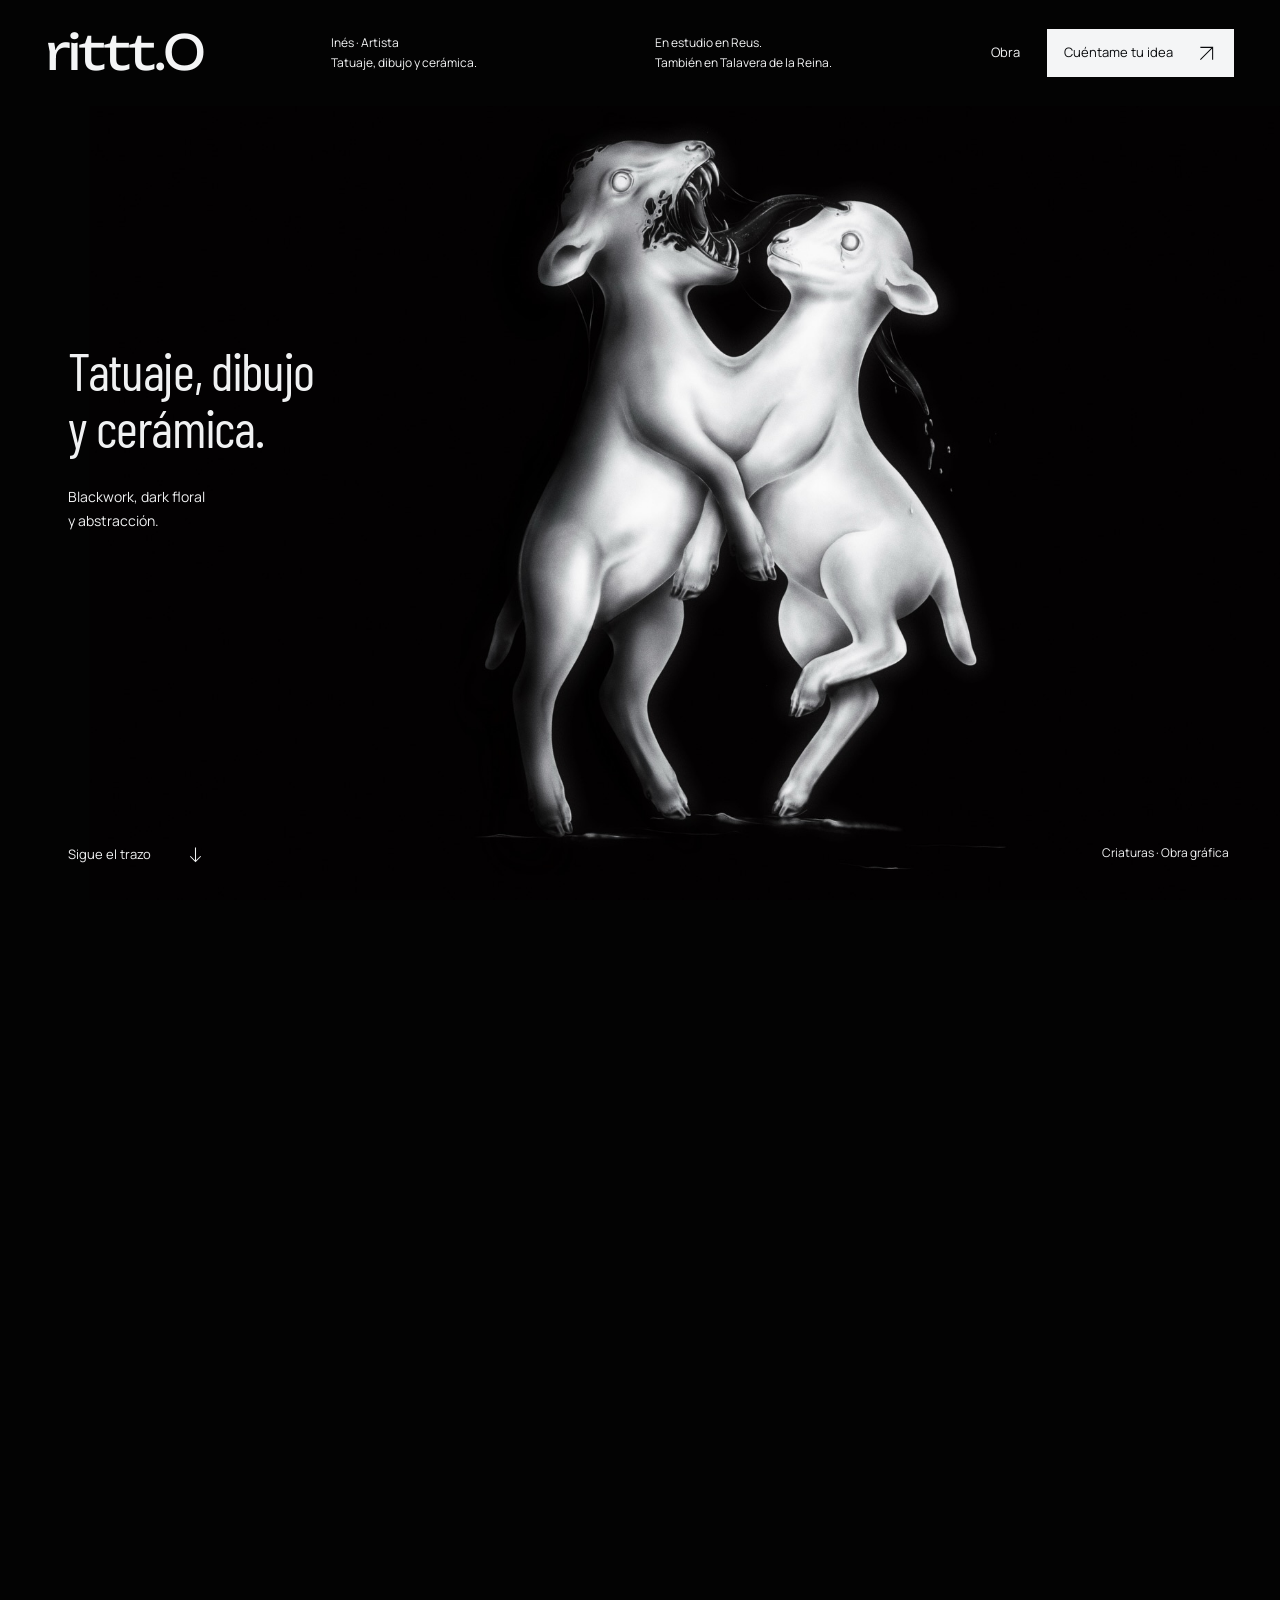
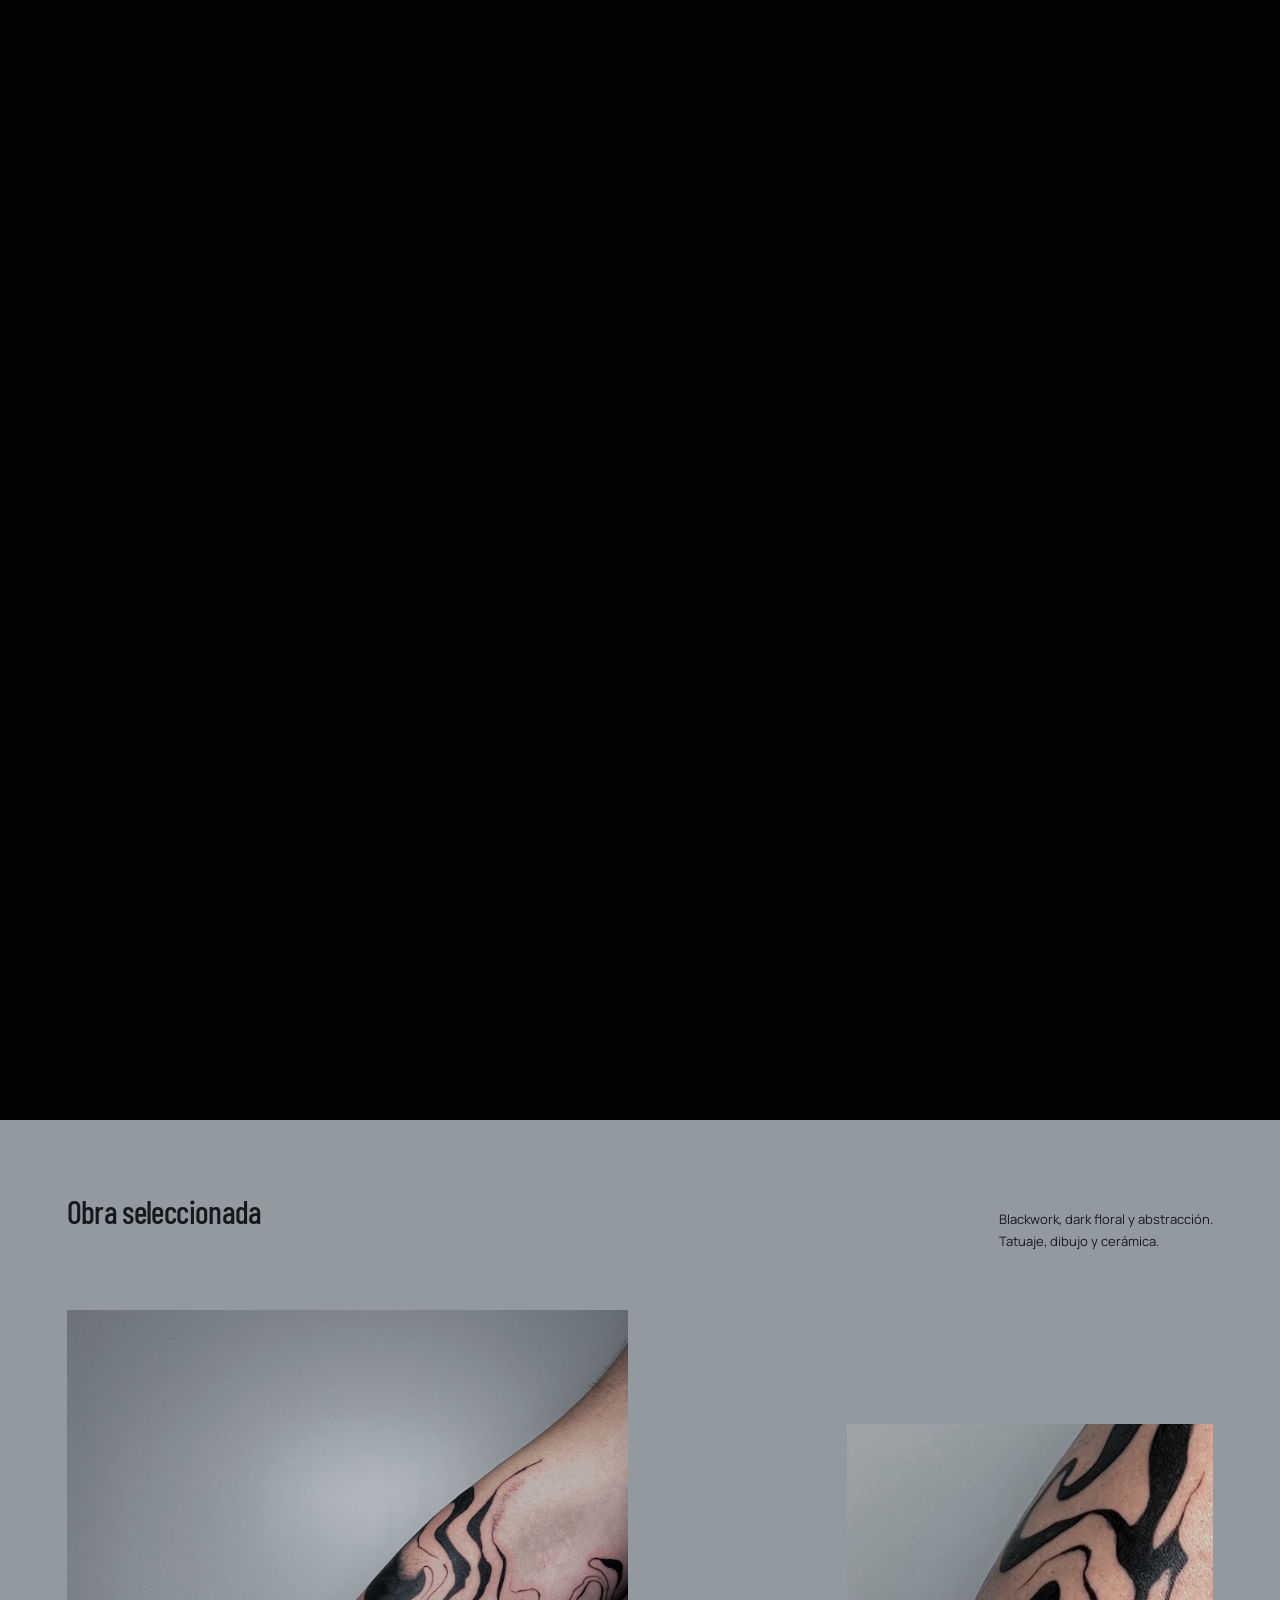
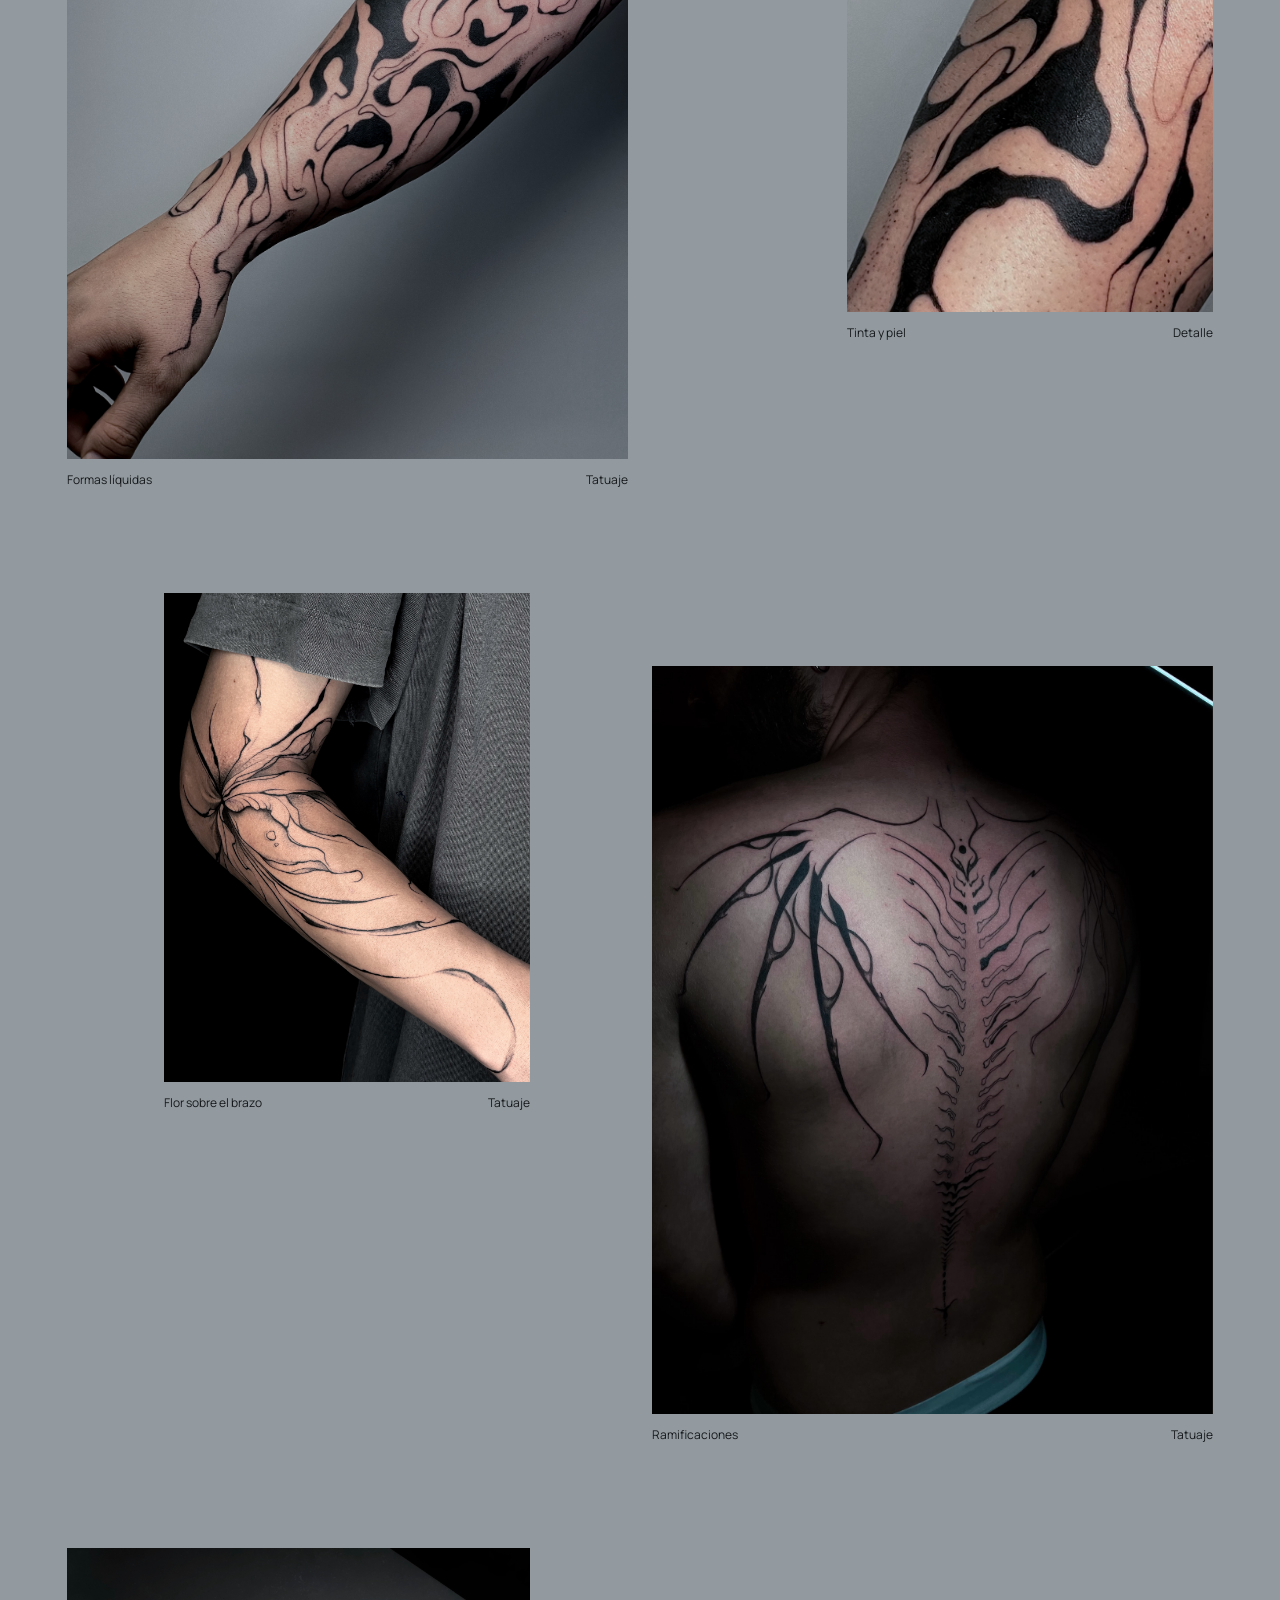
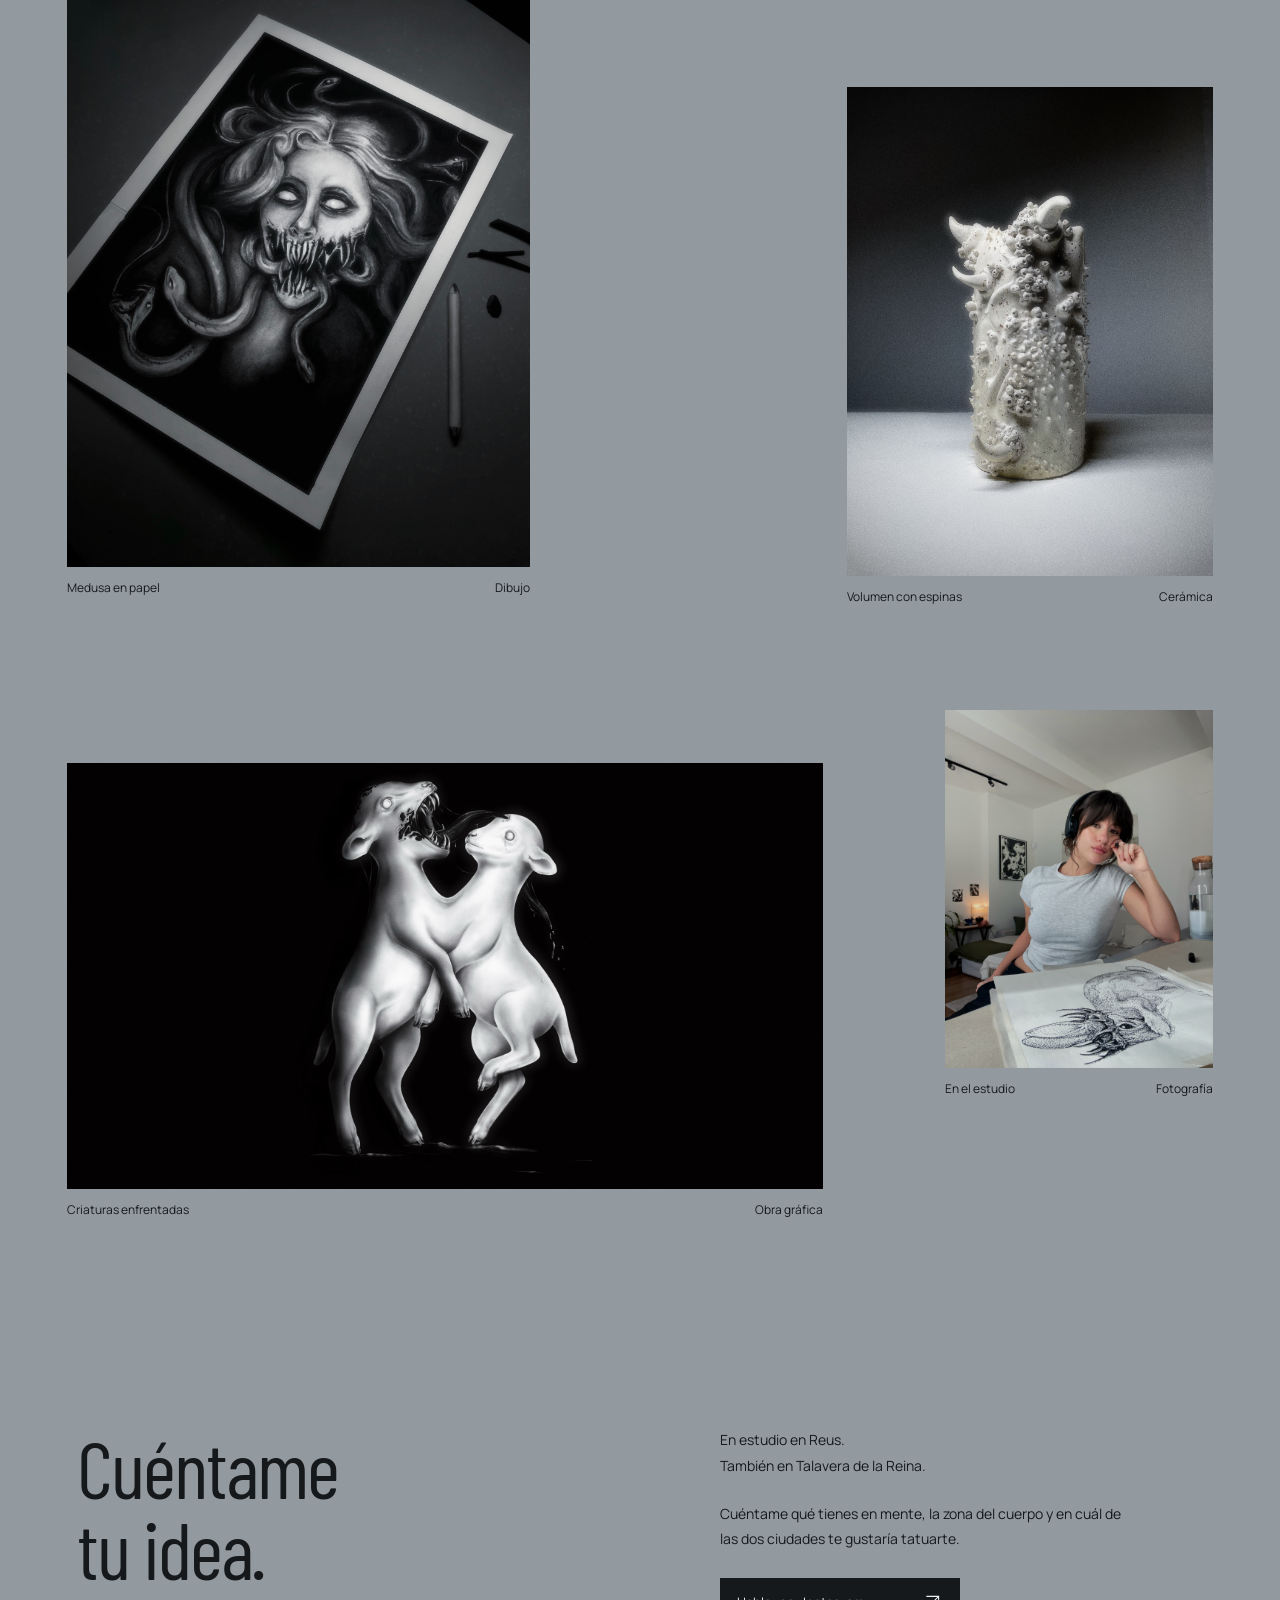
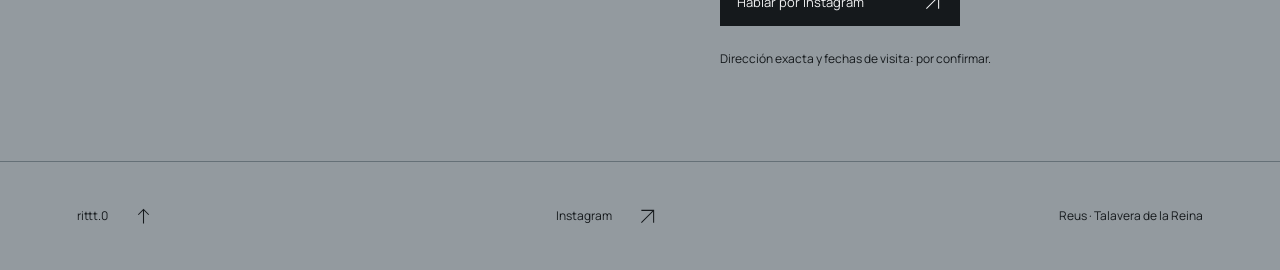
==== commit 9ee014c0: "Integrate living artwork behind header and reveal gray through organic ink retreat" ====
--- a/ritto/index.html
+++ b/ritto/index.html
@@ -1,4 +1,4 @@
-<!doctype html><html lang="es"><head><meta charset="utf-8"><meta name="viewport" content="width=device-width,initial-scale=1"><meta name="theme-color" content="#939a9f"><title>rittt.0 — Inés · Tatuaje y dibujo</title><meta name="description" content="Blackwork, dark floral y abstracción. Inés, rittt.0. En Reus y Talavera de la Reina."><link rel="stylesheet" href="assets/fonts.css"><link rel="stylesheet" href="shared.css"><link rel="stylesheet" href="b.css"><link rel="stylesheet" href="b-gallery.css"><script src="b.js" defer></script><script src="shared.js" defer></script></head><body id="inicio"><a class="skip-link" href="#obra">Saltar a la obra</a><main><section class="journey" aria-label="Del imaginario a la piel"><div class="story-stop stop-trace" id="trazo" aria-hidden="true"></div><div class="story-stop stop-skin" id="piel" aria-hidden="true"></div><div class="story-stop stop-black" id="blackwork" aria-hidden="true"></div><div class="story-frame"><header class="site-header"><h1><a href="#inicio" aria-label="rittt.0 · Inicio">rittt.0</a></h1><p class="artist-info">Inés · Tatuaje y dibujo<span>Blackwork, dark floral y abstracción.</span></p><p class="places">En estudio en Reus.<span>También en Talavera de la Reina.</span></p><nav aria-label="Principal"><a class="all-work" href="#obra">Obra</a><a class="b-cta" href="#contacto">Cuéntame tu idea <svg viewBox="0 0 24 24" aria-hidden="true"><path d="M5 19 19 5M5 5h14v14"/></svg></a></nav></header><div class="mineral-field"></div><article class="scene scene-imaginary"><img class="creatures-photo" src="assets/creatures-wide.jpg" width="2048" height="1155" alt="Dos criaturas blancas de ojos vacíos y bocas dentadas, enfrentadas sobre negro"><div class="intro-copy"><h2>Un mundo<br>que toma forma.</h2><p>Blackwork, dark floral<br>y abstracción.</p></div><p class="intro-caption">Criaturas · Obra gráfica</p><a class="scroll-invitation" href="#trazo">Sigue el trazo <svg viewBox="0 0 24 24" aria-hidden="true"><path d="M12 4v16m-6-6 6 6 6-6"/></svg></a></article><article class="scene scene-line"><img class="floral-echo" src="assets/botanical-trace.svg" alt="" aria-hidden="true"><div class="line-copy"><h2>De la línea<br>a la piel.</h2><p>Formas que recorren<br>la anatomía.</p></div><div class="tattoo-plate"><div class="ink-drawing" aria-hidden="true"><svg xmlns="http://www.w3.org/2000/svg" viewBox="0 0 1000 1335" fill="none" role="img" aria-labelledby="trace-title trace-desc">
+<!doctype html><html lang="es"><head><meta charset="utf-8"><meta name="viewport" content="width=device-width,initial-scale=1"><meta name="theme-color" content="#939a9f"><title>rittt.0 — Inés · Tatuaje y dibujo</title><meta name="description" content="Blackwork, dark floral y abstracción. Inés, rittt.0. En Reus y Talavera de la Reina."><link rel="stylesheet" href="assets/fonts.css"><link rel="stylesheet" href="shared.css"><link rel="stylesheet" href="b.css"><link rel="stylesheet" href="b-gallery.css"><script src="b.js" defer></script><script src="shared.js" defer></script></head><body id="inicio"><a class="skip-link" href="#obra">Saltar a la obra</a><main><section class="journey" aria-label="Del imaginario a la piel"><div class="story-stop stop-opening" id="umbral" aria-hidden="true"></div><div class="story-stop stop-trace" id="trazo" aria-hidden="true"></div><div class="story-stop stop-skin" id="piel" aria-hidden="true"></div><div class="story-stop stop-black" id="blackwork" aria-hidden="true"></div><div class="story-frame"><header class="site-header"><h1><a href="#inicio" aria-label="rittt.0 · Inicio">rittt.0</a></h1><p class="artist-info">Inés · Artista<span>Tatuaje, dibujo y cerámica.</span></p><p class="places">En estudio en Reus.<span>También en Talavera de la Reina.</span></p><nav aria-label="Principal"><a class="all-work" href="#obra">Obra</a><a class="b-cta" href="#contacto">Cuéntame tu idea <svg viewBox="0 0 24 24" aria-hidden="true"><path d="M5 19 19 5M5 5h14v14"/></svg></a></nav></header><div class="mineral-field"></div><article class="scene scene-imaginary"><img class="creatures-photo" src="assets/creatures-wide.jpg" width="2048" height="1155" alt="Dos criaturas blancas de ojos vacíos y bocas dentadas, enfrentadas sobre negro"><div class="intro-copy"><h2>Tatuaje, dibujo<br>y cerámica.</h2><p>Blackwork, dark floral<br>y abstracción.</p></div><p class="intro-caption">Criaturas · Obra gráfica</p><a class="scroll-invitation" href="#trazo">Sigue el trazo <svg viewBox="0 0 24 24" aria-hidden="true"><path d="M12 4v16m-6-6 6 6 6-6"/></svg></a></article><article class="scene scene-line"><img class="floral-echo" src="assets/botanical-trace.svg" alt="" aria-hidden="true"><div class="line-copy"><h2>De la línea<br>a la piel.</h2><p>Formas que recorren<br>la anatomía.</p></div><div class="tattoo-plate"><div class="ink-drawing" aria-hidden="true"><svg xmlns="http://www.w3.org/2000/svg" viewBox="0 0 1000 1335" fill="none" role="img" aria-labelledby="trace-title trace-desc">
   <title id="trace-title">Trazado del tatuaje floral</title>
   <desc id="trace-desc">Trayectorias largas extraídas y suavizadas de la fotografía real botanical-large.jpg.</desc>
   <g class="ink-paths" stroke="currentColor" fill="none" stroke-linecap="round" stroke-linejoin="round">
@@ -135,7 +135,7 @@
 </div><img class="floral-photo" src="assets/botanical-large.jpg" width="2528" height="3376" alt="Tatuaje floral oscuro que envuelve un brazo flexionado"></div><p class="line-caption">Dark floral · Tatuaje</p></article><article class="scene scene-blackwork"><div class="black-copy"><h2>Blackwork.</h2><p>Negro sólido.<br>Trazo abierto.<br>La forma del cuerpo.</p><a href="assets/liquid-arm.jpg" data-lightbox data-caption="Blackwork líquido · Tatuaje">Ver la fotografía completa <svg viewBox="0 0 24 24" aria-hidden="true"><path d="M5 19 19 5M5 5h14v14"/></svg></a></div><div class="black-photo-plane"><img src="assets/liquid-arm.jpg" width="2797" height="3729" alt="Pieza de blackwork líquido sobre un brazo, desde la mano hacia el hombro"></div><a class="to-gallery" href="#obra">Explorar la obra <svg viewBox="0 0 24 24" aria-hidden="true"><path d="M12 4v16m-6-6 6 6 6-6"/></svg></a></article></div></section><section class="b-gallery" id="obra" aria-labelledby="obra-title">
   <header class="b-gallery-head">
     <h2 id="obra-title">Obra seleccionada</h2>
-    <p>Blackwork, dark floral y abstracción.<br>Tatuaje, dibujo y objeto.</p>
+    <p>Blackwork, dark floral y abstracción.<br>Tatuaje, dibujo y cerámica.</p>
   </header>
   <div class="b-pair b-pair-liquid">
     <figure><a class="work" href="assets/liquid-arm.jpg" data-lightbox data-caption="Formas líquidas · Tatuaje"><img src="assets/liquid-arm.jpg" width="2797" height="3729" style="aspect-ratio:2797/3729" loading="lazy" alt="Brazo tatuado con masas de tinta negra y trazos fluidos que recorren la piel"><figcaption><span>Formas líquidas</span><span>Tatuaje</span></figcaption></a></figure>
@@ -147,7 +147,7 @@
   </div>
   <div class="b-pair b-pair-paper">
     <figure><a class="work" href="assets/medusa-large.jpg" data-lightbox data-caption="Medusa en papel · Dibujo"><img src="assets/medusa-large.jpg" width="2992" height="3989" style="aspect-ratio:2992/3989" loading="lazy" alt="Lámina de Medusa con ojos vacíos, serpientes y dientes, apoyada en una mesa"><figcaption><span>Medusa en papel</span><span>Dibujo</span></figcaption></a></figure>
-    <figure><a class="work" href="assets/ceramic-white.jpg" data-lightbox data-caption="Volumen con espinas · Objeto"><img src="assets/ceramic-white.jpg" width="2488" height="3317" style="aspect-ratio:2488/3317" loading="lazy" alt="Objeto blanco de superficie rugosa, con espinas y formas orgánicas que sobresalen"><figcaption><span>Volumen con espinas</span><span>Objeto</span></figcaption></a></figure>
+    <figure><a class="work" href="assets/ceramic-white.jpg" data-lightbox data-caption="Volumen con espinas · Objeto"><img src="assets/ceramic-white.jpg" width="2488" height="3317" style="aspect-ratio:2488/3317" loading="lazy" alt="Pieza cerámica blanca de superficie rugosa, con espinas y formas orgánicas"><figcaption><span>Volumen con espinas</span><span>Cerámica</span></figcaption></a></figure>
   </div>
   <div class="b-pair b-pair-studio">
     <figure><a class="work" href="assets/creatures-wide.jpg" data-lightbox data-caption="Criaturas enfrentadas · Obra gráfica"><img src="assets/creatures-wide.jpg" width="2048" height="1155" style="aspect-ratio:2048/1155" loading="lazy" alt="Dos criaturas blancas se sostienen enfrentadas sobre negro; una abre la boca mostrando los dientes"><figcaption><span>Criaturas enfrentadas</span><span>Obra gráfica</span></figcaption></a></figure>
--- a/ritto/b.css
+++ b/ritto/b.css
@@ -1,6 +1,21 @@
-:root{--bg:#939a9f;--ink:#15191c;--accent:#593b4c;--paper:#939a9f;--bone:#f0f1f2;--surface-light:#aeb4b8;--surface-shadow:#7d858b;--surface:radial-gradient(ellipse at 32% 18%,var(--surface-light) 0%,var(--paper) 58%,var(--surface-shadow) 100%)}html{scroll-padding-top:112px;scroll-behavior:auto}body{background:var(--surface);background-color:var(--bg);background-attachment:fixed;color:var(--ink);font:14px/1.65 Manrope,sans-serif}a{text-decoration:none}svg{width:21px;height:21px;stroke:currentColor;fill:none;stroke-width:1.2;flex-shrink:0}.site-header{position:absolute;top:0;left:0;right:0;z-index:30;background:var(--surface);display:grid;grid-template-columns:1fr 1.15fr 1.2fr auto;align-items:center;gap:28px;padding:23px 3.6%;min-height:106px}.site-header h1{font:400 48px/.95 Unbounded,sans-serif;letter-spacing:-.04em}.site-header p{font-size:12px;line-height:1.65}.site-header p span{display:block}.site-header .artist-info span{color:var(--ink)}.site-header nav{display:flex;align-items:center;gap:27px}.all-work{font-size:13px;padding:12px 0}.b-cta{display:inline-flex;align-items:center;justify-content:space-between;gap:23px;min-height:48px;padding:12px 17px;background:var(--ink);color:var(--bone);font-size:13px}.b-cta:hover{background:#46373e}.skip-link{position:fixed;top:8px;left:15px;transform:translateY(-160%);z-index:150;padding:12px;background:var(--ink);color:var(--bone)}.skip-link:focus{transform:none}.journey{height:480svh;position:relative;background:#030303}.story-frame{position:sticky;top:0;height:100svh;min-height:700px;overflow:hidden;background:#030303}.scene{position:absolute;inset:0;overflow:hidden}.mineral-field{position:absolute;inset:0;background:var(--surface);opacity:0}.scene h2{font:400 clamp(43px,4.6vw,76px)/1.08 'Barlow Condensed',sans-serif;letter-spacing:-.025em;text-wrap:balance}.scene p{font-size:15px;line-height:1.75}.scene-imaginary{color:var(--bone);z-index:1}.creatures-photo{width:100%;height:calc(100% - 106px);position:absolute;top:106px;object-fit:cover;object-position:center;transform-origin:54% 50%}.intro-copy{position:absolute;left:5.3%;top:38%;max-width:29%;z-index:2}.intro-copy h2{font-size:clamp(44px,4.15vw,68px)}.intro-copy p{font-size:14px;margin-top:28px;color:var(--bone)}.intro-caption{position:absolute;right:4%;bottom:37px;font-size:12px!important;color:var(--bone)}.scroll-invitation{position:absolute;left:5.3%;bottom:35px;display:flex;align-items:center;gap:34px;font-size:13px}.scene-line{opacity:0;z-index:2;pointer-events:none}.line-copy{position:absolute;left:7%;top:39%;z-index:2}.line-copy p{margin-top:27px;max-width:25ch}.tattoo-plate{position:absolute;right:6%;top:16%;width:55%;height:78%;transform-origin:55% 50%}.ink-drawing,.floral-photo{position:absolute;inset:0;width:100%;height:100%;object-fit:contain}.ink-drawing{color:#151514}.ink-drawing>svg{width:100%;height:100%;stroke:none;overflow:visible}.ink-drawing path{stroke-dasharray:1;stroke-dashoffset:1}.floral-photo{opacity:0}.line-caption{position:absolute;right:5%;bottom:31px;font-size:12px!important}.floral-echo{position:absolute;left:-28%;top:2%;width:86%;height:126%;object-fit:contain;transform:rotate(-19deg);opacity:0;mix-blend-mode:multiply}.scene-blackwork{opacity:0;z-index:3;pointer-events:none;color:var(--ink);background:var(--surface)}.black-copy{position:absolute;left:6%;top:36%;z-index:2;width:30%}.black-copy h2{font-size:clamp(48px,6.1vw,94px)}.black-copy p{margin-top:24px;font-size:18px}.black-copy>a{display:flex;align-items:center;gap:26px;font-size:12px;margin-top:35px;text-decoration:underline;text-underline-offset:5px;min-height:44px}.black-photo-plane{position:absolute;right:0;top:106px;width:62%;height:calc(100% - 106px);overflow:hidden;background:#7d858b}.black-photo-plane img{width:100%;height:100%;object-fit:contain;transform-origin:58% 57%}.to-gallery{position:absolute;bottom:35px;left:6%;display:flex;gap:40px;align-items:center;font-size:13px}.story-stop{position:absolute;left:0;width:1px;height:1px}.stop-trace{top:calc(205.2svh + 112px)}.stop-skin{top:calc(266svh + 112px)}.stop-black{top:calc(376.2svh + 112px)}.round-contact{background:transparent;color:var(--ink);padding:92px 6%;display:grid;grid-template-columns:1.1fr 1fr;gap:10%;position:relative}.round-contact h2{font:400 clamp(52px,6.3vw,96px)/1 'Barlow Condensed',sans-serif;letter-spacing:-.025em}.contact-body{max-width:45ch}.contact-body p{margin-bottom:23px;font-size:14px;line-height:1.8}.round-contact .b-cta{background:var(--ink);color:var(--bone);min-width:240px;margin-top:4px}.round-contact small{display:block;font-size:12px;color:var(--ink);margin-top:23px}.site-footer{padding:32px 6%;background:transparent;color:var(--ink);display:flex;align-items:center;justify-content:space-between;gap:30px;font-size:12px;border-top:1px solid #657077}.site-footer a{display:flex;gap:25px;align-items:center;min-height:44px}.site-footer a:first-child svg{transform:rotate(180deg)}.lightbox :focus-visible,.round-contact :focus-visible,.site-footer :focus-visible{outline-color:var(--ink)}.story-frame :focus-visible{outline-color:#593b4c}::selection{background:#694a56;color:#fff}body{scrollbar-color:#404b53 var(--paper)}
+:root{--bg:#939a9f;--ink:#15191c;--accent:#593b4c;--paper:#939a9f;--bone:#f0f1f2;--surface-light:#aeb4b8;--surface-shadow:#858d93;--surface:radial-gradient(ellipse at 32% 18%,var(--surface-light) 0%,var(--paper) 58%,var(--surface-shadow) 100%)}html{scroll-padding-top:112px;scroll-behavior:auto}body{background:var(--surface);background-color:var(--bg);background-attachment:fixed;color:var(--ink);font:14px/1.65 Manrope,sans-serif}a{text-decoration:none}svg{width:21px;height:21px;stroke:currentColor;fill:none;stroke-width:1.2;flex-shrink:0}.site-header{position:absolute;top:0;left:0;right:0;z-index:30;background:transparent;color:var(--header-fg,#f4f5f6);display:grid;grid-template-columns:1fr 1.15fr 1.2fr auto;align-items:center;gap:28px;padding:23px 3.6%;min-height:106px}.site-header h1{font:400 48px/.95 Unbounded,sans-serif;letter-spacing:-.04em}.site-header p{font-size:12px;line-height:1.65}.site-header p span{display:block}.site-header .artist-info span{color:var(--ink)}.site-header nav{display:flex;align-items:center;gap:27px}.all-work{font-size:13px;padding:12px 0}.b-cta{display:inline-flex;align-items:center;justify-content:space-between;gap:23px;min-height:48px;padding:12px 17px;background:var(--ink);color:var(--bone);font-size:13px}.b-cta:hover{background:#46373e}.skip-link{position:fixed;top:8px;left:15px;transform:translateY(-160%);z-index:150;padding:12px;background:var(--ink);color:var(--bone)}.skip-link:focus{transform:none}.journey{height:480svh;position:relative;background:#030303}.story-frame{position:sticky;top:0;height:100svh;min-height:700px;overflow:hidden;background:#030303}.scene{position:absolute;inset:0;overflow:hidden}.mineral-field{position:absolute;inset:0;background:var(--surface);opacity:0}.scene h2{font:400 clamp(43px,4.6vw,76px)/1.08 'Barlow Condensed',sans-serif;letter-spacing:-.025em;text-wrap:balance}.scene p{font-size:15px;line-height:1.75}.scene-imaginary{color:var(--bone);z-index:1}.creatures-photo{width:100%;height:calc(100% - 106px);position:absolute;top:106px;object-fit:cover;object-position:center;transform-origin:54% 50%}.intro-copy{position:absolute;left:5.3%;top:38%;max-width:29%;z-index:2}.intro-copy h2{font-size:clamp(44px,4.15vw,68px)}.intro-copy p{font-size:14px;margin-top:28px;color:var(--bone)}.intro-caption{position:absolute;right:4%;bottom:37px;font-size:12px!important;color:var(--bone)}.scroll-invitation{position:absolute;left:5.3%;bottom:35px;display:flex;align-items:center;gap:34px;font-size:13px}.scene-line{opacity:0;z-index:2;pointer-events:none}.line-copy{position:absolute;left:7%;top:39%;z-index:2}.line-copy p{margin-top:27px;max-width:25ch}.tattoo-plate{position:absolute;right:6%;top:16%;width:55%;height:78%;transform-origin:55% 50%}.ink-drawing,.floral-photo{position:absolute;inset:0;width:100%;height:100%;object-fit:contain}.ink-drawing{color:#151514}.ink-drawing>svg{width:100%;height:100%;stroke:none;overflow:visible}.ink-drawing path{stroke-dasharray:1;stroke-dashoffset:1}.floral-photo{opacity:0}.line-caption{position:absolute;right:5%;bottom:31px;font-size:12px!important}.floral-echo{position:absolute;left:-28%;top:2%;width:86%;height:126%;object-fit:contain;transform:rotate(-19deg);opacity:0;mix-blend-mode:multiply}.scene-blackwork{opacity:0;z-index:3;pointer-events:none;color:var(--ink);background:var(--surface)}.black-copy{position:absolute;left:6%;top:36%;z-index:2;width:30%}.black-copy h2{font-size:clamp(48px,6.1vw,94px)}.black-copy p{margin-top:24px;font-size:18px}.black-copy>a{display:flex;align-items:center;gap:26px;font-size:12px;margin-top:35px;text-decoration:underline;text-underline-offset:5px;min-height:44px}.black-photo-plane{position:absolute;right:0;top:106px;width:62%;height:calc(100% - 106px);overflow:hidden;background:#7d858b}.black-photo-plane img{width:100%;height:100%;object-fit:contain;transform-origin:58% 57%}.to-gallery{position:absolute;bottom:35px;left:6%;display:flex;gap:40px;align-items:center;font-size:13px}.story-stop{position:absolute;left:0;width:1px;height:1px}.stop-trace{top:calc(205.2svh + 112px)}.stop-skin{top:calc(266svh + 112px)}.stop-black{top:calc(376.2svh + 112px)}.round-contact{background:transparent;color:var(--ink);padding:92px 6%;display:grid;grid-template-columns:1.1fr 1fr;gap:10%;position:relative}.round-contact h2{font:400 clamp(52px,6.3vw,96px)/1 'Barlow Condensed',sans-serif;letter-spacing:-.025em}.contact-body{max-width:45ch}.contact-body p{margin-bottom:23px;font-size:14px;line-height:1.8}.round-contact .b-cta{background:var(--ink);color:var(--bone);min-width:240px;margin-top:4px}.round-contact small{display:block;font-size:12px;color:var(--ink);margin-top:23px}.site-footer{padding:32px 6%;background:transparent;color:var(--ink);display:flex;align-items:center;justify-content:space-between;gap:30px;font-size:12px;border-top:1px solid #657077}.site-footer a{display:flex;gap:25px;align-items:center;min-height:44px}.site-footer a:first-child svg{transform:rotate(180deg)}.lightbox :focus-visible,.round-contact :focus-visible,.site-footer :focus-visible{outline-color:var(--ink)}.story-frame :focus-visible{outline-color:#593b4c}::selection{background:#694a56;color:#fff}body{scrollbar-color:#404b53 var(--paper)}
 @media(max-width:1150px) and (min-width:701px){.site-header{grid-template-columns:1fr 1fr auto;gap:20px;padding:22px 3%}.site-header h1{font-size:43px}.artist-info{display:none}.site-header nav{gap:20px}.places{padding-left:8px}.intro-copy{max-width:30%}.intro-copy h2{font-size:47px}.creatures-photo{transform:translateX(7%)}.line-copy{left:5%}.tattoo-plate{right:2%;width:59%}}
 @media(max-width:700px){html{scroll-padding-top:142px}.site-header{padding:16px 20px 14px;grid-template-columns:1fr auto;gap:13px 10px;min-height:131px}.site-header h1{font-size:35px}.site-header nav{gap:0}.all-work{display:none}.site-header .b-cta{font-size:12px;padding:10px 12px;gap:13px;min-height:43px}.site-header .b-cta svg{width:16px}.site-header .artist-info{grid-column:1;grid-row:2;font-size:12px;max-width:17ch;line-height:1.5}.site-header .artist-info span{display:none}.site-header .places{grid-column:2;grid-row:2;font-size:12px;line-height:1.5;text-align:right}.site-header .places span{max-width:22ch}.journey{height:500svh}.story-frame{min-height:700px}.creatures-photo{top:151px;width:164%;left:-4%;height:58%;object-fit:cover;object-position:center}.intro-copy{left:22px;right:22px;top:auto;bottom:102px;max-width:none;display:flex;align-items:end;gap:17px}.intro-copy h2{font-size:31px;flex:1;white-space:nowrap}.intro-copy p{font-size:12px;line-height:1.6;margin-top:0;width:110px;max-width:none;flex:none}.intro-caption{right:20px;bottom:38px;font-size:12px!important}.scroll-invitation{left:22px;bottom:34px;font-size:12px;gap:15px}.line-copy{left:23px;top:21%;z-index:4}.line-copy h2{font-size:42px}.line-copy p{font-size:12px;margin-top:15px;line-height:1.6}.tattoo-plate{right:4%;top:25%;width:84%;height:68%;transform-origin:56% 60%}.floral-echo{left:-68%;width:140%;height:110%;top:20%}.line-caption{right:22px;bottom:32px;font-size:12px!important}.scene-blackwork .black-copy{top:20%;left:23px;width:auto;color:#111312}.black-copy h2{font-size:49px}.black-copy p{font-size:12px;margin-top:18px;line-height:1.65}.black-copy>a{position:absolute;left:0;top:calc(80svh - 128px);bottom:auto;margin:0;font-size:12px;gap:15px;background:#111312e8;color:#eeeae3;padding:0 12px}.black-photo-plane{top:140px;width:100%;height:calc(100% - 140px)}.black-photo-plane img{object-fit:contain}.to-gallery{left:24px;bottom:29px;color:var(--bone);background:#111312e8;padding:9px 13px;font-size:12px;gap:24px}.round-contact{display:block;padding:60px 24px}.round-contact h2{font-size:64px;margin-bottom:36px}.round-contact .b-cta{width:100%}.site-footer{display:grid;grid-template-columns:1fr 1fr;padding:24px;gap:12px}.site-footer span{grid-column:1/-1;color:var(--ink)}.site-footer a:nth-child(2){justify-self:end}.stop-trace{top:calc(216svh + 142px)}.stop-skin{top:calc(280svh + 142px)}.stop-black{top:calc(396svh + 142px)}}
 @media(prefers-reduced-motion:reduce){.journey{height:auto}.story-frame{position:relative;height:auto;min-height:0;overflow:visible}.scene{position:relative;min-height:95svh;opacity:1!important;pointer-events:auto!important;transform:none!important}.scene-imaginary{min-height:100svh;background:#030303}.scene-line{background:var(--surface)}.scene-blackwork{min-height:100svh}.mineral-field,.story-stop{display:none}.ink-drawing{display:none}.floral-photo{opacity:1!important}.floral-echo{opacity:.1!important}.creatures-photo,.tattoo-plate,.black-photo-plane img{transform:none!important}.scene-blackwork .black-copy>a{position:static;margin-top:20px}.scroll-invitation{display:none}}
 
 .b-gallery,.round-contact{scroll-margin-top:-112px}@media(max-width:700px){.b-gallery,.round-contact{scroll-margin-top:-142px}}
+
+/* The header shares the scene below it; no second gradient or horizontal seam. */
+.story-frame{--header-fg:#f4f5f6;--header-button-ink:#090b0d}
+.story-frame.is-light{--header-fg:#090b0d;--header-button-ink:#f4f5f6}
+.site-header .artist-info span{color:inherit}
+.site-header .b-cta{background:var(--header-fg);color:var(--header-button-ink)}
+.site-header .b-cta:hover{filter:brightness(.9)}
+.site-header :focus-visible{outline-color:currentColor}
+
+/* A faint fragment of the real tattoo trace, visible through the gallery and contact. */
+body{isolation:isolate}
+body:before{content:"";position:fixed;z-index:-1;inset:-20vh -36vw -30vh 32vw;background:url("assets/botanical-trace.svg") center/contain no-repeat;transform:rotate(-19deg);filter:blur(3px);opacity:.06;pointer-events:none}
+@media(max-width:700px){body:before{inset:-12vh -110vw -25vh 16vw;filter:blur(2px);opacity:.055}}
+
+.stop-opening{top:calc(95svh + 112px)}@media(max-width:700px){.stop-opening{top:calc(100svh + 142px)}}
